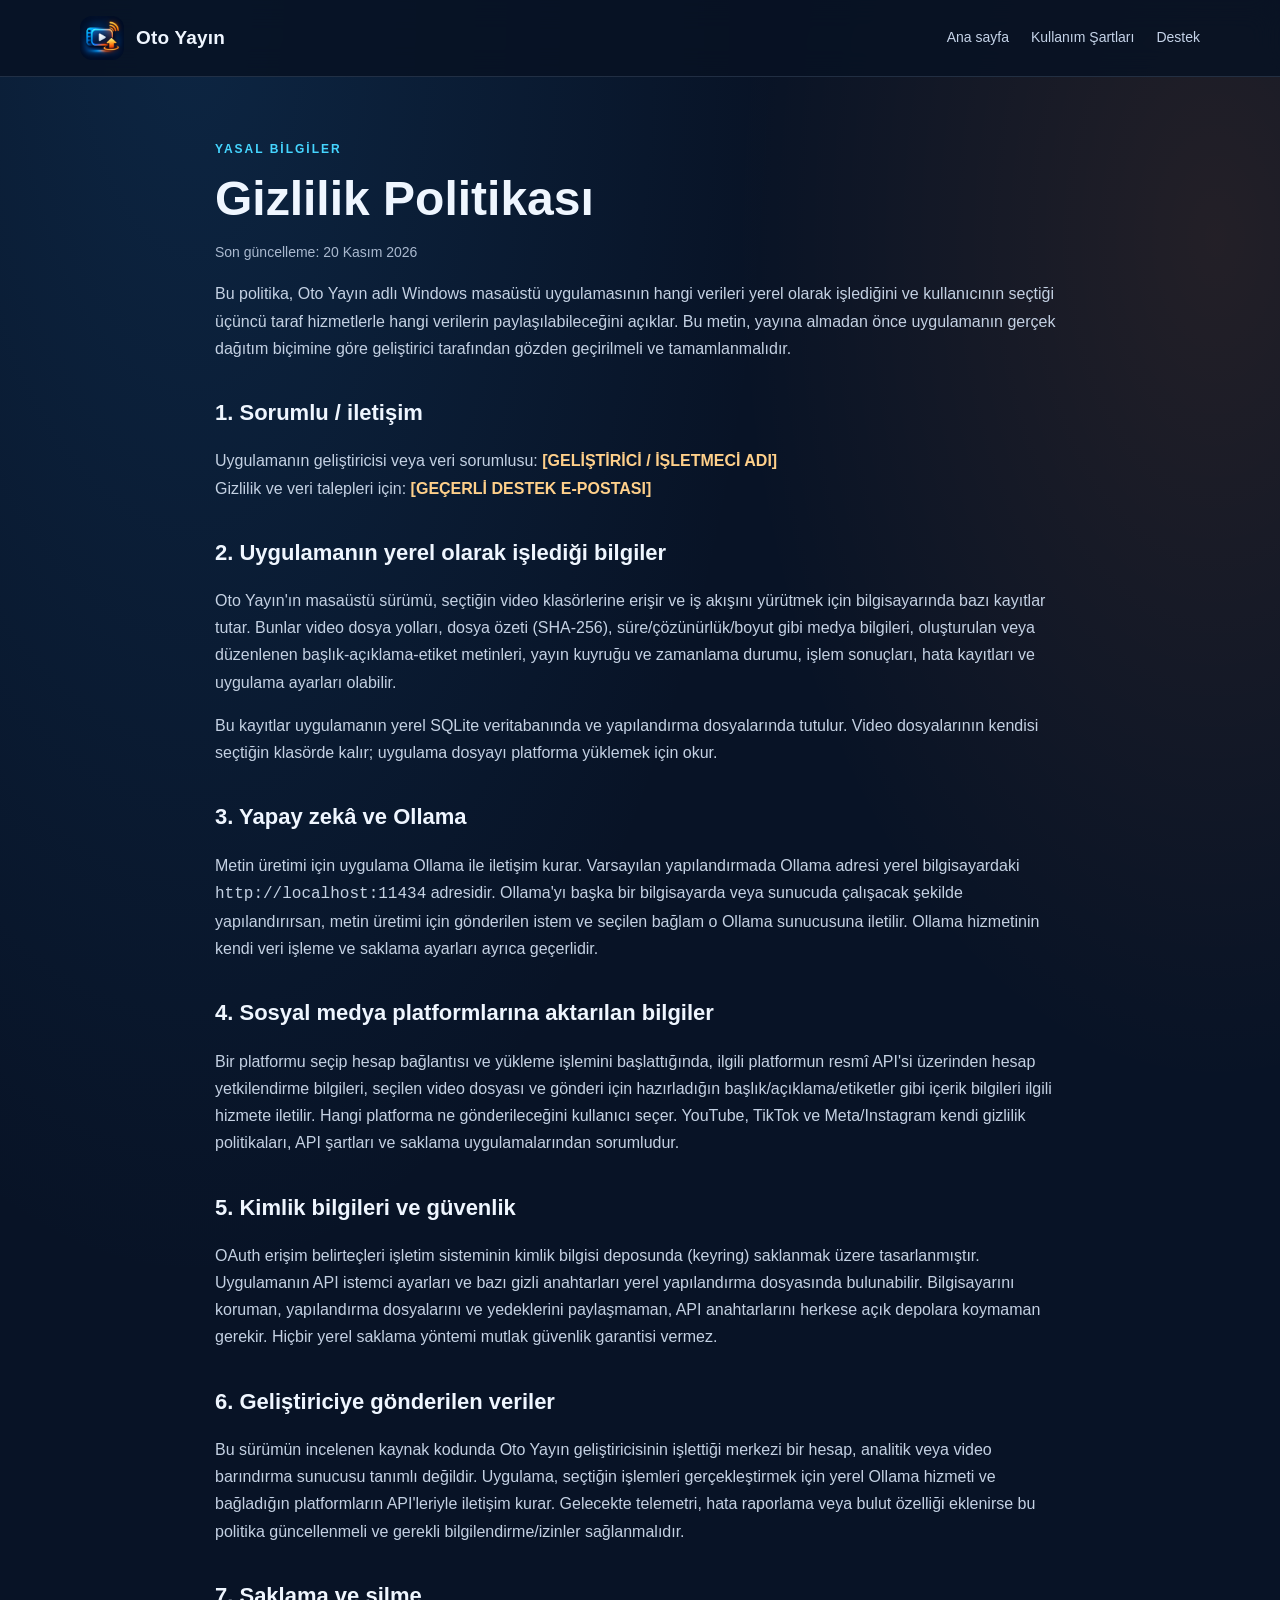
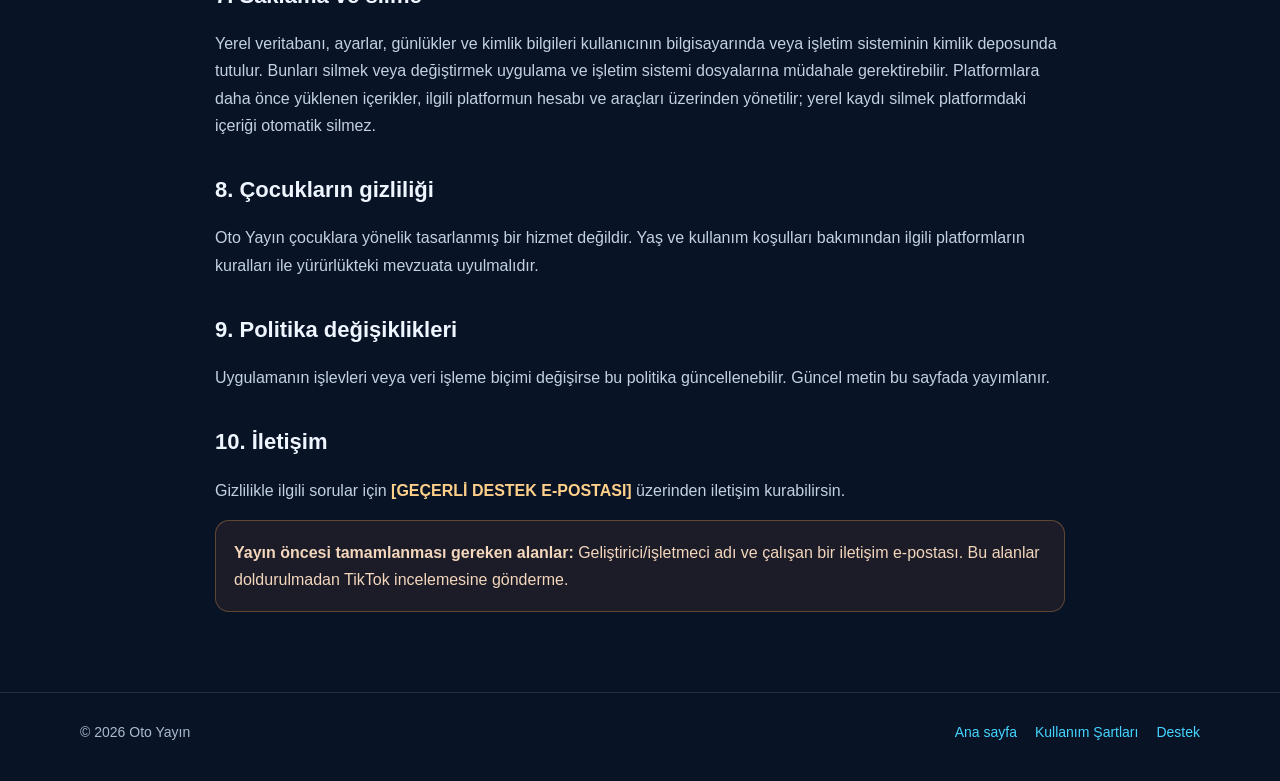
==== privacy.html @ 112c1513 "Otomatik GitHub senkronizasyonu [20.11.2026 16:17]" ====
<!doctype html>
<html lang="tr"><head><meta charset="utf-8"><meta name="viewport" content="width=device-width,initial-scale=1"><title>Gizlilik Politikası — Oto Yayın</title><meta name="description" content="Oto Yayın masaüstü uygulamasının veri işleme ve gizlilik yaklaşımı."><link rel="icon" href="assets/oto-yayin-icon.png"><link rel="stylesheet" href="assets/site.css"></head>
<body><header class="top"><div class="wrap nav"><a class="brand" href="index.html"><img src="assets/oto-yayin-icon.png" alt="Oto Yayın">Oto Yayın</a><nav class="links"><a href="index.html">Ana sayfa</a><a href="terms.html">Kullanım Şartları</a><a href="support.html">Destek</a></nav></div></header>
<main class="wrap doc"><div class="eyebrow">Yasal bilgiler</div><h1>Gizlilik Politikası</h1><p class="meta">Son güncelleme: 20 Kasım 2026</p>
<p>Bu politika, Oto Yayın adlı Windows masaüstü uygulamasının hangi verileri yerel olarak işlediğini ve kullanıcının seçtiği üçüncü taraf hizmetlerle hangi verilerin paylaşılabileceğini açıklar. Bu metin, yayına almadan önce uygulamanın gerçek dağıtım biçimine göre geliştirici tarafından gözden geçirilmeli ve tamamlanmalıdır.</p>
<h2>1. Sorumlu / iletişim</h2><p>Uygulamanın geliştiricisi veya veri sorumlusu: <span class="placeholder">[GELİŞTİRİCİ / İŞLETMECİ ADI]</span><br>Gizlilik ve veri talepleri için: <span class="placeholder">[GEÇERLİ DESTEK E-POSTASI]</span></p>
<h2>2. Uygulamanın yerel olarak işlediği bilgiler</h2><p>Oto Yayın'ın masaüstü sürümü, seçtiğin video klasörlerine erişir ve iş akışını yürütmek için bilgisayarında bazı kayıtlar tutar. Bunlar video dosya yolları, dosya özeti (SHA-256), süre/çözünürlük/boyut gibi medya bilgileri, oluşturulan veya düzenlenen başlık-açıklama-etiket metinleri, yayın kuyruğu ve zamanlama durumu, işlem sonuçları, hata kayıtları ve uygulama ayarları olabilir.</p><p>Bu kayıtlar uygulamanın yerel SQLite veritabanında ve yapılandırma dosyalarında tutulur. Video dosyalarının kendisi seçtiğin klasörde kalır; uygulama dosyayı platforma yüklemek için okur.</p>
<h2>3. Yapay zekâ ve Ollama</h2><p>Metin üretimi için uygulama Ollama ile iletişim kurar. Varsayılan yapılandırmada Ollama adresi yerel bilgisayardaki <code>http://localhost:11434</code> adresidir. Ollama'yı başka bir bilgisayarda veya sunucuda çalışacak şekilde yapılandırırsan, metin üretimi için gönderilen istem ve seçilen bağlam o Ollama sunucusuna iletilir. Ollama hizmetinin kendi veri işleme ve saklama ayarları ayrıca geçerlidir.</p>
<h2>4. Sosyal medya platformlarına aktarılan bilgiler</h2><p>Bir platformu seçip hesap bağlantısı ve yükleme işlemini başlattığında, ilgili platformun resmî API'si üzerinden hesap yetkilendirme bilgileri, seçilen video dosyası ve gönderi için hazırladığın başlık/açıklama/etiketler gibi içerik bilgileri ilgili hizmete iletilir. Hangi platforma ne gönderileceğini kullanıcı seçer. YouTube, TikTok ve Meta/Instagram kendi gizlilik politikaları, API şartları ve saklama uygulamalarından sorumludur.</p>
<h2>5. Kimlik bilgileri ve güvenlik</h2><p>OAuth erişim belirteçleri işletim sisteminin kimlik bilgisi deposunda (keyring) saklanmak üzere tasarlanmıştır. Uygulamanın API istemci ayarları ve bazı gizli anahtarları yerel yapılandırma dosyasında bulunabilir. Bilgisayarını koruman, yapılandırma dosyalarını ve yedeklerini paylaşmaman, API anahtarlarını herkese açık depolara koymaman gerekir. Hiçbir yerel saklama yöntemi mutlak güvenlik garantisi vermez.</p>
<h2>6. Geliştiriciye gönderilen veriler</h2><p>Bu sürümün incelenen kaynak kodunda Oto Yayın geliştiricisinin işlettiği merkezi bir hesap, analitik veya video barındırma sunucusu tanımlı değildir. Uygulama, seçtiğin işlemleri gerçekleştirmek için yerel Ollama hizmeti ve bağladığın platformların API'leriyle iletişim kurar. Gelecekte telemetri, hata raporlama veya bulut özelliği eklenirse bu politika güncellenmeli ve gerekli bilgilendirme/izinler sağlanmalıdır.</p>
<h2>7. Saklama ve silme</h2><p>Yerel veritabanı, ayarlar, günlükler ve kimlik bilgileri kullanıcının bilgisayarında veya işletim sisteminin kimlik deposunda tutulur. Bunları silmek veya değiştirmek uygulama ve işletim sistemi dosyalarına müdahale gerektirebilir. Platformlara daha önce yüklenen içerikler, ilgili platformun hesabı ve araçları üzerinden yönetilir; yerel kaydı silmek platformdaki içeriği otomatik silmez.</p>
<h2>8. Çocukların gizliliği</h2><p>Oto Yayın çocuklara yönelik tasarlanmış bir hizmet değildir. Yaş ve kullanım koşulları bakımından ilgili platformların kuralları ile yürürlükteki mevzuata uyulmalıdır.</p>
<h2>9. Politika değişiklikleri</h2><p>Uygulamanın işlevleri veya veri işleme biçimi değişirse bu politika güncellenebilir. Güncel metin bu sayfada yayımlanır.</p>
<h2>10. İletişim</h2><p>Gizlilikle ilgili sorular için <span class="placeholder">[GEÇERLİ DESTEK E-POSTASI]</span> üzerinden iletişim kurabilirsin.</p>
<div class="notice"><strong>Yayın öncesi tamamlanması gereken alanlar:</strong> Geliştirici/işletmeci adı ve çalışan bir iletişim e-postası. Bu alanlar doldurulmadan TikTok incelemesine gönderme.</div>
</main><footer class="footer"><div class="wrap footer-inner"><div>© 2026 Oto Yayın</div><nav class="footer-links"><a href="index.html">Ana sayfa</a><a href="terms.html">Kullanım Şartları</a><a href="support.html">Destek</a></nav></div></footer></body></html>
---- assets/site.css ----
:root{--bg:#081326;--panel:#101f38;--panel2:#142743;--text:#eff6ff;--muted:#aab9cf;--cyan:#45d5ff;--orange:#ff913d;--line:rgba(179,205,238,.15);--max:1120px}
*{box-sizing:border-box}html{scroll-behavior:smooth}body{margin:0;background:radial-gradient(ellipse at 15% 0%,rgba(31,111,180,.2),transparent 38%),radial-gradient(ellipse at 95% 10%,rgba(255,133,48,.11),transparent 28%),var(--bg);color:var(--text);font:16px/1.7 Inter,Segoe UI,Arial,sans-serif}a{color:var(--cyan);text-decoration:none}a:hover{text-decoration:underline}.wrap{width:min(var(--max),calc(100% - 40px));margin:auto}.top{border-bottom:1px solid var(--line);background:rgba(7,18,36,.86);backdrop-filter:blur(14px);position:sticky;top:0;z-index:10}.nav{height:76px;display:flex;align-items:center;justify-content:space-between;gap:24px}.brand{display:flex;align-items:center;gap:12px;color:var(--text);font-weight:800;font-size:19px;letter-spacing:.2px}.brand img{width:44px;height:44px;border-radius:12px}.links{display:flex;gap:22px;flex-wrap:wrap}.links a{color:#c5d3e8;font-size:14px}.hero{padding:88px 0 64px;display:grid;grid-template-columns:1.2fr .8fr;gap:48px;align-items:center}.eyebrow{color:var(--cyan);font-size:12px;font-weight:800;letter-spacing:2px;text-transform:uppercase}.hero h1{font-size:clamp(38px,6vw,66px);line-height:1.06;letter-spacing:-2px;margin:14px 0 22px}.gradient{background:linear-gradient(95deg,#54dfff,#9ab8ff 50%,#ffad66);-webkit-background-clip:text;background-clip:text;color:transparent}.lead{color:#c1cee0;font-size:19px;max-width:680px}.actions{display:flex;gap:12px;flex-wrap:wrap;margin-top:28px}.btn{display:inline-flex;padding:12px 18px;border-radius:12px;background:linear-gradient(110deg,#16a9dd,#2978c8);color:white;font-weight:700;box-shadow:0 9px 26px rgba(0,134,207,.18)}.btn.secondary{background:var(--panel2);border:1px solid var(--line);box-shadow:none}.hero-art{width:min(100%,360px);justify-self:center;border-radius:34px;box-shadow:0 25px 90px rgba(0,0,0,.35)}.section{padding:34px 0 72px}.section h2{font-size:30px;letter-spacing:-.6px;margin:0 0 12px}.section-intro{color:var(--muted);max-width:720px;margin:0 0 28px}.grid{display:grid;grid-template-columns:repeat(3,1fr);gap:16px}.card{background:linear-gradient(150deg,rgba(20,39,67,.94),rgba(12,28,50,.94));border:1px solid var(--line);border-radius:18px;padding:24px}.card .num{color:var(--orange);font-size:13px;font-weight:800;letter-spacing:1px}.card h3{margin:8px 0;font-size:19px}.card p{margin:0;color:var(--muted)}.steps{display:grid;grid-template-columns:repeat(4,1fr);gap:12px}.step{padding:20px;border-radius:16px;background:rgba(16,31,56,.7);border:1px solid var(--line)}.step b{display:block;color:var(--cyan);font-size:13px;margin-bottom:8px}.notice{border:1px solid rgba(255,169,88,.3);background:rgba(255,145,61,.08);border-radius:14px;padding:18px;color:#f3d6bc}.footer{border-top:1px solid var(--line);padding:28px 0 38px;color:var(--muted);font-size:14px}.footer-inner{display:flex;justify-content:space-between;gap:20px;flex-wrap:wrap}.footer-links{display:flex;gap:18px;flex-wrap:wrap}.doc{max-width:850px;padding:62px 0 80px}.doc h1{font-size:clamp(34px,5vw,48px);line-height:1.15;margin:12px 0}.doc h2{font-size:22px;margin:32px 0 8px}.doc p,.doc li{color:#c4d1e3}.doc .meta{color:var(--muted);font-size:14px}.doc ul{padding-left:22px}.placeholder{color:#ffd08a;font-weight:700}.mini{font-size:13px;color:var(--muted)}.support-box{margin-top:18px;padding:22px;background:var(--panel);border:1px solid var(--line);border-radius:16px}
@media(max-width:780px){.hero{grid-template-columns:1fr;padding:60px 0 40px}.hero-art{width:220px}.grid{grid-template-columns:1fr}.steps{grid-template-columns:1fr 1fr}.links{gap:12px}.nav{height:auto;padding:12px 0;align-items:flex-start;flex-direction:column}.brand img{width:38px;height:38px}}
@media(max-width:460px){.steps{grid-template-columns:1fr}.wrap{width:min(var(--max),calc(100% - 28px))}}
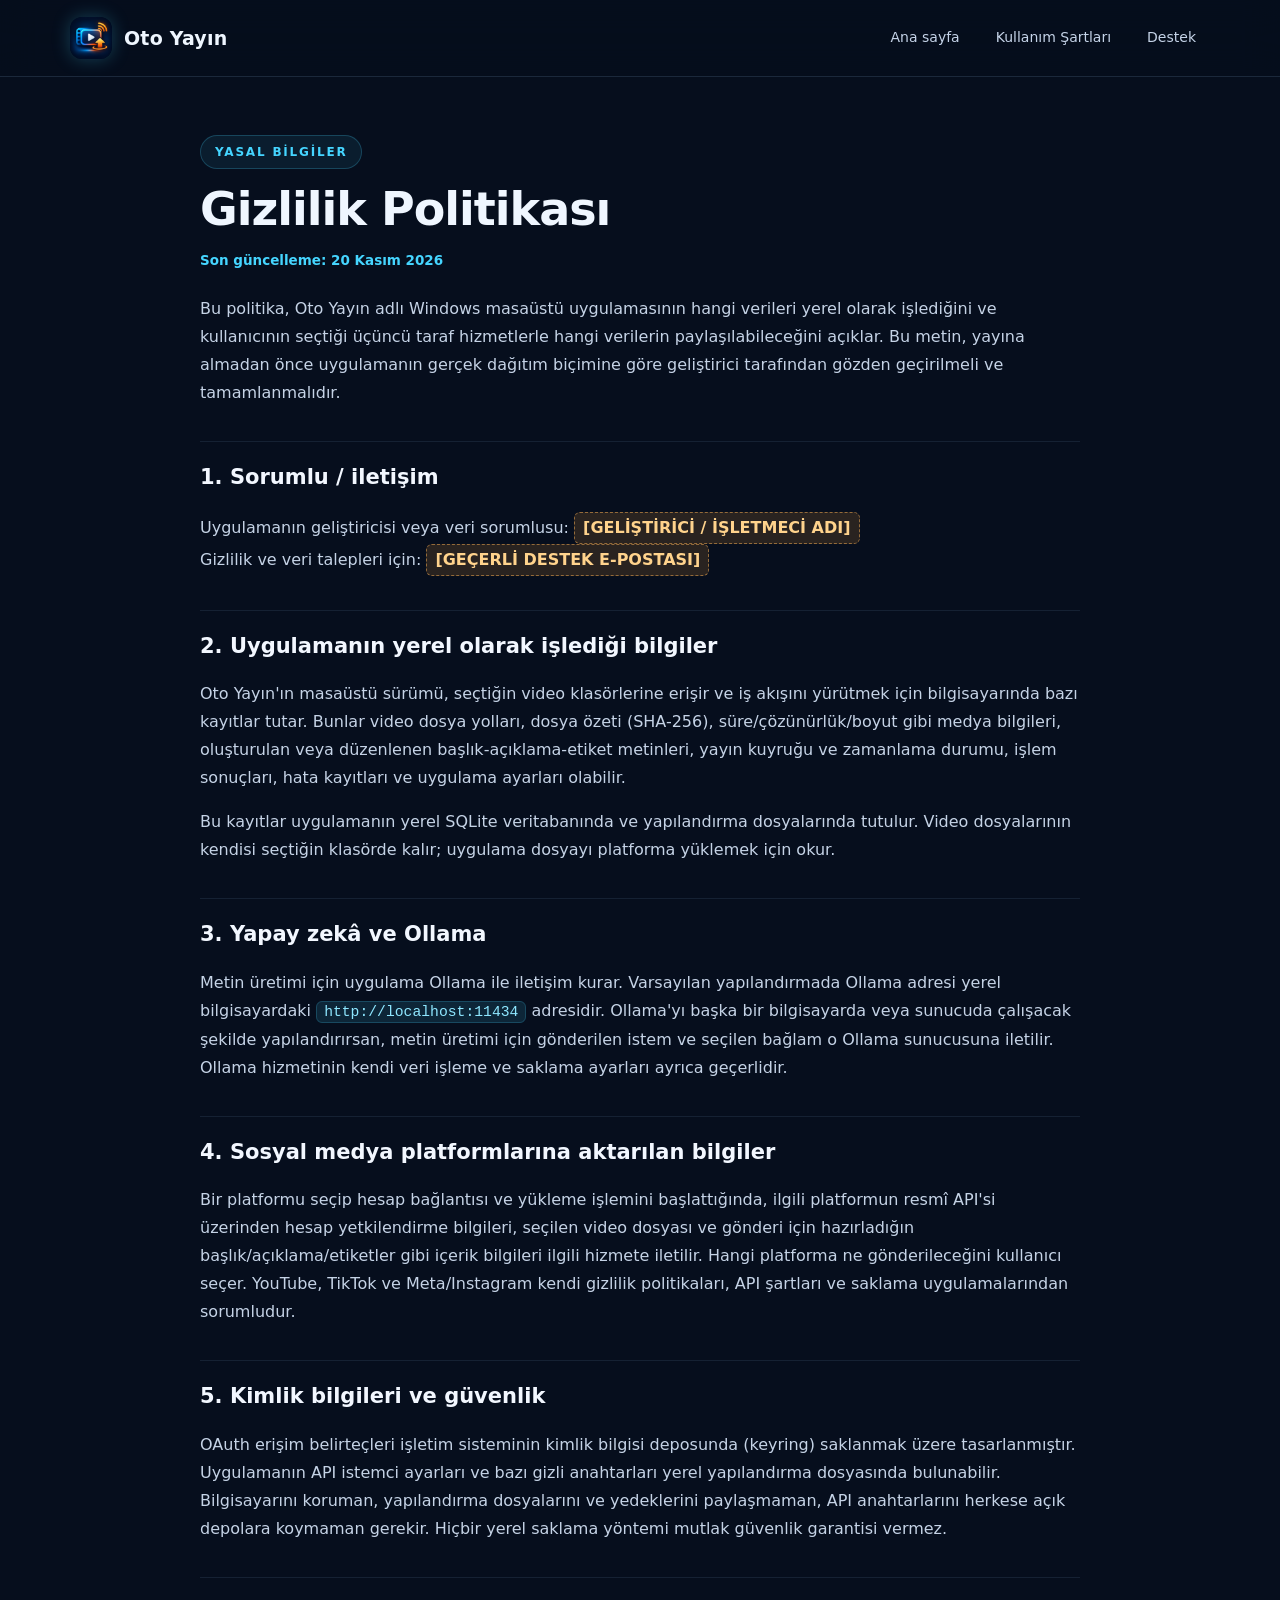
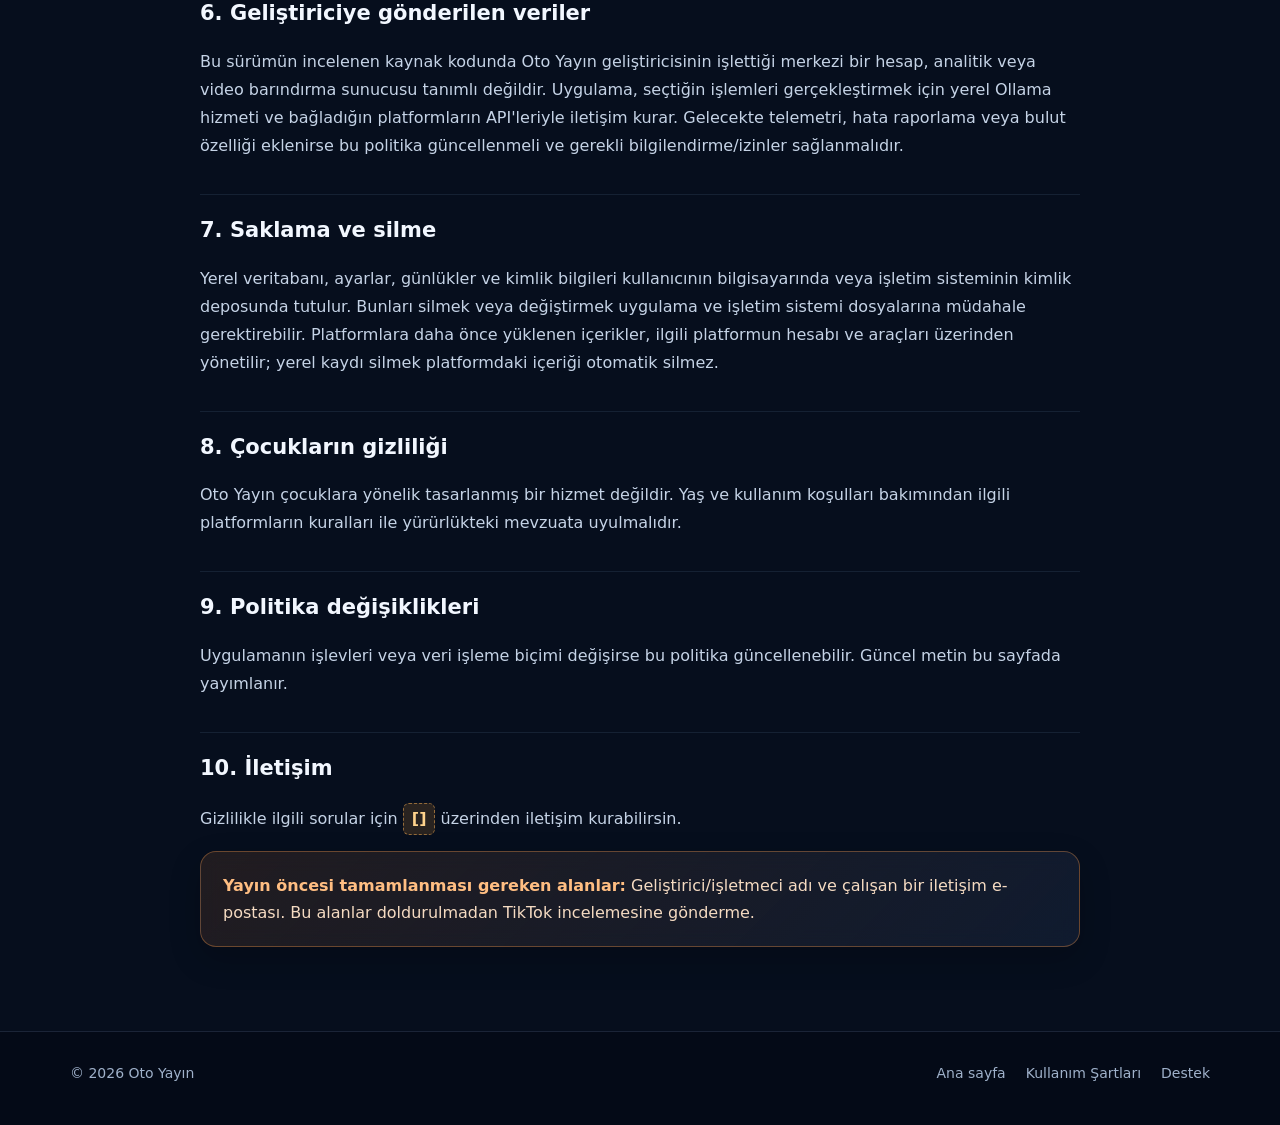
==== commit da47b59a: "Otomatik GitHub senkronizasyonu [20.11.2026 16:27]" ====
--- a/privacy.html
+++ b/privacy.html
@@ -12,6 +12,6 @@
 <h2>7. Saklama ve silme</h2><p>Yerel veritabanı, ayarlar, günlükler ve kimlik bilgileri kullanıcının bilgisayarında veya işletim sisteminin kimlik deposunda tutulur. Bunları silmek veya değiştirmek uygulama ve işletim sistemi dosyalarına müdahale gerektirebilir. Platformlara daha önce yüklenen içerikler, ilgili platformun hesabı ve araçları üzerinden yönetilir; yerel kaydı silmek platformdaki içeriği otomatik silmez.</p>
 <h2>8. Çocukların gizliliği</h2><p>Oto Yayın çocuklara yönelik tasarlanmış bir hizmet değildir. Yaş ve kullanım koşulları bakımından ilgili platformların kuralları ile yürürlükteki mevzuata uyulmalıdır.</p>
 <h2>9. Politika değişiklikleri</h2><p>Uygulamanın işlevleri veya veri işleme biçimi değişirse bu politika güncellenebilir. Güncel metin bu sayfada yayımlanır.</p>
-<h2>10. İletişim</h2><p>Gizlilikle ilgili sorular için <span class="placeholder">[GEÇERLİ DESTEK E-POSTASI]</span> üzerinden iletişim kurabilirsin.</p>
+<h2>10. İletişim</h2><p>Gizlilikle ilgili sorular için <span class="placeholder">[]</span> üzerinden iletişim kurabilirsin.</p>
 <div class="notice"><strong>Yayın öncesi tamamlanması gereken alanlar:</strong> Geliştirici/işletmeci adı ve çalışan bir iletişim e-postası. Bu alanlar doldurulmadan TikTok incelemesine gönderme.</div>
 </main><footer class="footer"><div class="wrap footer-inner"><div>© 2026 Oto Yayın</div><nav class="footer-links"><a href="index.html">Ana sayfa</a><a href="terms.html">Kullanım Şartları</a><a href="support.html">Destek</a></nav></div></footer></body></html>
--- a/assets/site.css
+++ b/assets/site.css
@@ -1,4 +1,976 @@
-:root{--bg:#081326;--panel:#101f38;--panel2:#142743;--text:#eff6ff;--muted:#aab9cf;--cyan:#45d5ff;--orange:#ff913d;--line:rgba(179,205,238,.15);--max:1120px}
-*{box-sizing:border-box}html{scroll-behavior:smooth}body{margin:0;background:radial-gradient(ellipse at 15% 0%,rgba(31,111,180,.2),transparent 38%),radial-gradient(ellipse at 95% 10%,rgba(255,133,48,.11),transparent 28%),var(--bg);color:var(--text);font:16px/1.7 Inter,Segoe UI,Arial,sans-serif}a{color:var(--cyan);text-decoration:none}a:hover{text-decoration:underline}.wrap{width:min(var(--max),calc(100% - 40px));margin:auto}.top{border-bottom:1px solid var(--line);background:rgba(7,18,36,.86);backdrop-filter:blur(14px);position:sticky;top:0;z-index:10}.nav{height:76px;display:flex;align-items:center;justify-content:space-between;gap:24px}.brand{display:flex;align-items:center;gap:12px;color:var(--text);font-weight:800;font-size:19px;letter-spacing:.2px}.brand img{width:44px;height:44px;border-radius:12px}.links{display:flex;gap:22px;flex-wrap:wrap}.links a{color:#c5d3e8;font-size:14px}.hero{padding:88px 0 64px;display:grid;grid-template-columns:1.2fr .8fr;gap:48px;align-items:center}.eyebrow{color:var(--cyan);font-size:12px;font-weight:800;letter-spacing:2px;text-transform:uppercase}.hero h1{font-size:clamp(38px,6vw,66px);line-height:1.06;letter-spacing:-2px;margin:14px 0 22px}.gradient{background:linear-gradient(95deg,#54dfff,#9ab8ff 50%,#ffad66);-webkit-background-clip:text;background-clip:text;color:transparent}.lead{color:#c1cee0;font-size:19px;max-width:680px}.actions{display:flex;gap:12px;flex-wrap:wrap;margin-top:28px}.btn{display:inline-flex;padding:12px 18px;border-radius:12px;background:linear-gradient(110deg,#16a9dd,#2978c8);color:white;font-weight:700;box-shadow:0 9px 26px rgba(0,134,207,.18)}.btn.secondary{background:var(--panel2);border:1px solid var(--line);box-shadow:none}.hero-art{width:min(100%,360px);justify-self:center;border-radius:34px;box-shadow:0 25px 90px rgba(0,0,0,.35)}.section{padding:34px 0 72px}.section h2{font-size:30px;letter-spacing:-.6px;margin:0 0 12px}.section-intro{color:var(--muted);max-width:720px;margin:0 0 28px}.grid{display:grid;grid-template-columns:repeat(3,1fr);gap:16px}.card{background:linear-gradient(150deg,rgba(20,39,67,.94),rgba(12,28,50,.94));border:1px solid var(--line);border-radius:18px;padding:24px}.card .num{color:var(--orange);font-size:13px;font-weight:800;letter-spacing:1px}.card h3{margin:8px 0;font-size:19px}.card p{margin:0;color:var(--muted)}.steps{display:grid;grid-template-columns:repeat(4,1fr);gap:12px}.step{padding:20px;border-radius:16px;background:rgba(16,31,56,.7);border:1px solid var(--line)}.step b{display:block;color:var(--cyan);font-size:13px;margin-bottom:8px}.notice{border:1px solid rgba(255,169,88,.3);background:rgba(255,145,61,.08);border-radius:14px;padding:18px;color:#f3d6bc}.footer{border-top:1px solid var(--line);padding:28px 0 38px;color:var(--muted);font-size:14px}.footer-inner{display:flex;justify-content:space-between;gap:20px;flex-wrap:wrap}.footer-links{display:flex;gap:18px;flex-wrap:wrap}.doc{max-width:850px;padding:62px 0 80px}.doc h1{font-size:clamp(34px,5vw,48px);line-height:1.15;margin:12px 0}.doc h2{font-size:22px;margin:32px 0 8px}.doc p,.doc li{color:#c4d1e3}.doc .meta{color:var(--muted);font-size:14px}.doc ul{padding-left:22px}.placeholder{color:#ffd08a;font-weight:700}.mini{font-size:13px;color:var(--muted)}.support-box{margin-top:18px;padding:22px;background:var(--panel);border:1px solid var(--line);border-radius:16px}
-@media(max-width:780px){.hero{grid-template-columns:1fr;padding:60px 0 40px}.hero-art{width:220px}.grid{grid-template-columns:1fr}.steps{grid-template-columns:1fr 1fr}.links{gap:12px}.nav{height:auto;padding:12px 0;align-items:flex-start;flex-direction:column}.brand img{width:38px;height:38px}}
-@media(max-width:460px){.steps{grid-template-columns:1fr}.wrap{width:min(var(--max),calc(100% - 28px))}}
+:root {
+  --bg: #060e1d;
+  --bg-deep: #040914;
+  --panel: rgba(14, 29, 54, 0.72);
+  --panel-solid: #0f1f3a;
+  --panel2: rgba(20, 40, 72, 0.78);
+  --text: #eff6ff;
+  --muted: #9fb1ca;
+  --cyan: #45d5ff;
+  --cyan-deep: #1298d8;
+  --orange: #ff913d;
+  --orange-deep: #ff6b1a;
+  --line: rgba(160, 198, 245, 0.14);
+  --line-bright: rgba(69, 213, 255, 0.38);
+  --max: 1140px;
+  --radius-lg: 22px;
+  --radius-md: 16px;
+}
+
+*,
+*::before,
+*::after {
+  box-sizing: border-box;
+}
+
+html {
+  scroll-behavior: smooth;
+  background: var(--bg-deep);
+}
+
+body {
+  margin: 0;
+  min-height: 100vh;
+  background: var(--bg);
+  color: var(--text);
+  font: 16px/1.7 "Inter", "Segoe UI", system-ui, -apple-system, sans-serif;
+  overflow-x: hidden;
+  position: relative;
+}
+
+/* Arka Plan Parçacık Canvas & Aurora Katmanları */
+#bg-canvas {
+  position: fixed;
+  inset: 0;
+  width: 100%;
+  height: 100%;
+  z-index: 0;
+  pointer-events: none;
+}
+
+.bg-aurora {
+  position: fixed;
+  inset: 0;
+  z-index: 0;
+  pointer-events: none;
+  overflow: hidden;
+}
+
+.bg-aurora::before,
+.bg-aurora::after {
+  content: "";
+  position: absolute;
+  border-radius: 50%;
+  filter: blur(110px);
+  opacity: 0.45;
+  animation: auroraFloat 18s ease-in-out infinite alternate;
+}
+
+.bg-aurora::before {
+  width: 560px;
+  height: 560px;
+  top: -140px;
+  left: -100px;
+  background: radial-gradient(circle, rgba(24, 152, 224, 0.42), transparent 70%);
+}
+
+.bg-aurora::after {
+  width: 480px;
+  height: 480px;
+  top: 8%;
+  right: -120px;
+  background: radial-gradient(circle, rgba(255, 133, 48, 0.28), transparent 70%);
+  animation-delay: -7s;
+}
+
+.bg-grid {
+  position: fixed;
+  inset: 0;
+  z-index: 0;
+  pointer-events: none;
+  background-image:
+    linear-gradient(to right, rgba(145, 185, 235, 0.045) 1px, transparent 1px),
+    linear-gradient(to bottom, rgba(145, 185, 235, 0.045) 1px, transparent 1px);
+  background-size: 48px 48px;
+  mask-image: radial-gradient(ellipse at 50% 25%, #000 35%, transparent 82%);
+  -webkit-mask-image: radial-gradient(ellipse at 50% 25%, #000 35%, transparent 82%);
+}
+
+/* Üst Kaydırma İlerleme Çubuğu */
+.scroll-progress {
+  position: fixed;
+  top: 0;
+  left: 0;
+  height: 3px;
+  width: 0%;
+  z-index: 100;
+  background: linear-gradient(90deg, var(--cyan), #7aa8ff, var(--orange));
+  box-shadow: 0 0 12px rgba(69, 213, 255, 0.7);
+  transition: width 0.08s linear;
+}
+
+header,
+main,
+footer {
+  position: relative;
+  z-index: 1;
+}
+
+a {
+  color: var(--cyan);
+  text-decoration: none;
+  transition: color 0.2s ease, opacity 0.2s ease;
+}
+
+a:hover {
+  color: #8be6ff;
+}
+
+.wrap {
+  width: min(var(--max), calc(100% - 40px));
+  margin: auto;
+}
+
+/* Üst Gezinme Çubuğu */
+.top {
+  border-bottom: 1px solid var(--line);
+  background: rgba(6, 14, 29, 0.72);
+  backdrop-filter: blur(18px);
+  -webkit-backdrop-filter: blur(18px);
+  position: sticky;
+  top: 0;
+  z-index: 50;
+  transition: background 0.3s ease, border-color 0.3s ease, box-shadow 0.3s ease;
+}
+
+.top.scrolled {
+  background: rgba(5, 12, 25, 0.9);
+  border-bottom-color: rgba(69, 213, 255, 0.22);
+  box-shadow: 0 12px 32px rgba(0, 0, 0, 0.35);
+}
+
+.nav {
+  height: 76px;
+  display: flex;
+  align-items: center;
+  justify-content: space-between;
+  gap: 24px;
+}
+
+.brand {
+  display: flex;
+  align-items: center;
+  gap: 12px;
+  color: var(--text);
+  font-weight: 800;
+  font-size: 19px;
+  letter-spacing: 0.2px;
+}
+
+.brand:hover {
+  color: var(--text);
+}
+
+.brand img {
+  width: 42px;
+  height: 42px;
+  border-radius: 12px;
+  box-shadow: 0 0 18px rgba(69, 213, 255, 0.25);
+  transition: transform 0.35s cubic-bezier(0.22, 1, 0.36, 1);
+}
+
+.brand:hover img {
+  transform: rotate(-4deg) scale(1.06);
+}
+
+.links {
+  display: flex;
+  align-items: center;
+  gap: 8px;
+  flex-wrap: wrap;
+}
+
+.links a {
+  color: #c5d3e8;
+  font-size: 14px;
+  font-weight: 500;
+  padding: 8px 14px;
+  border-radius: 10px;
+  transition: color 0.2s ease, background 0.2s ease;
+}
+
+.links a:hover,
+.links a.active {
+  color: #ffffff;
+  background: rgba(69, 213, 255, 0.1);
+}
+
+/* Hero Alanı */
+.hero {
+  padding: 84px 0 72px;
+  display: grid;
+  grid-template-columns: 1.18fr 0.82fr;
+  gap: 52px;
+  align-items: center;
+}
+
+.eyebrow {
+  display: inline-flex;
+  align-items: center;
+  gap: 9px;
+  color: var(--cyan);
+  font-size: 12px;
+  font-weight: 800;
+  letter-spacing: 1.8px;
+  text-transform: uppercase;
+  padding: 6px 14px;
+  border-radius: 999px;
+  background: rgba(69, 213, 255, 0.08);
+  border: 1px solid rgba(69, 213, 255, 0.22);
+}
+
+.eyebrow .pulse-dot {
+  width: 7px;
+  height: 7px;
+  border-radius: 50%;
+  background: var(--cyan);
+  box-shadow: 0 0 10px var(--cyan);
+  animation: pulseDot 2s infinite;
+}
+
+.hero h1 {
+  font-size: clamp(38px, 5.6vw, 66px);
+  line-height: 1.05;
+  letter-spacing: -2px;
+  margin: 18px 0 22px;
+}
+
+.gradient {
+  background: linear-gradient(100deg, #54dfff 0%, #9ab8ff 42%, #ff9d4d 78%, #54dfff 100%);
+  background-size: 220% auto;
+  -webkit-background-clip: text;
+  background-clip: text;
+  color: transparent;
+  animation: gradientShift 7s linear infinite;
+}
+
+.lead {
+  color: #c4d2e6;
+  font-size: 18.5px;
+  line-height: 1.72;
+  max-width: 650px;
+  margin: 0;
+}
+
+.actions {
+  display: flex;
+  gap: 14px;
+  flex-wrap: wrap;
+  margin-top: 30px;
+}
+
+/* Butonlar */
+.btn {
+  position: relative;
+  display: inline-flex;
+  align-items: center;
+  gap: 9px;
+  padding: 13px 22px;
+  border-radius: 13px;
+  background: linear-gradient(115deg, #13a4dc, #256ec4);
+  color: #ffffff;
+  font-weight: 700;
+  font-size: 15px;
+  border: 1px solid rgba(125, 224, 255, 0.35);
+  box-shadow: 0 10px 28px rgba(0, 145, 220, 0.28);
+  overflow: hidden;
+  transition: transform 0.25s cubic-bezier(0.22, 1, 0.36, 1), box-shadow 0.25s ease;
+}
+
+.btn::after {
+  content: "";
+  position: absolute;
+  top: 0;
+  left: -120%;
+  width: 80%;
+  height: 100%;
+  background: linear-gradient(90deg, transparent, rgba(255, 255, 255, 0.28), transparent);
+  transform: skewX(-20deg);
+  transition: left 0.65s ease;
+}
+
+.btn:hover {
+  color: #ffffff;
+  transform: translateY(-2px);
+  box-shadow: 0 16px 36px rgba(19, 164, 220, 0.42);
+}
+
+.btn:hover::after {
+  left: 150%;
+}
+
+.btn.secondary {
+  background: rgba(18, 36, 66, 0.75);
+  border: 1px solid var(--line);
+  box-shadow: 0 8px 24px rgba(0, 0, 0, 0.2);
+  backdrop-filter: blur(10px);
+}
+
+.btn.secondary:hover {
+  border-color: rgba(69, 213, 255, 0.35);
+  background: rgba(24, 47, 84, 0.85);
+  box-shadow: 0 12px 28px rgba(0, 0, 0, 0.32);
+}
+
+.mini {
+  font-size: 13px;
+  color: var(--muted);
+  margin-top: 18px;
+  max-width: 580px;
+}
+
+/* Hero 3D Sahne & Yayın Dalgası Halkaları */
+.hero-stage {
+  position: relative;
+  display: flex;
+  align-items: center;
+  justify-content: center;
+  padding: 28px;
+  perspective: 1000px;
+}
+
+.hero-orb-glow {
+  position: absolute;
+  width: 320px;
+  height: 320px;
+  border-radius: 50%;
+  background: radial-gradient(circle, rgba(69, 213, 255, 0.28) 0%, rgba(255, 145, 61, 0.16) 52%, transparent 74%);
+  filter: blur(28px);
+  z-index: 0;
+  animation: floatSlow 6s ease-in-out infinite;
+}
+
+.signal-ring {
+  position: absolute;
+  width: 300px;
+  height: 300px;
+  border-radius: 50%;
+  border: 1px solid rgba(69, 213, 255, 0.22);
+  pointer-events: none;
+  animation: pulseRing 4.5s cubic-bezier(0.16, 1, 0.3, 1) infinite;
+}
+
+.signal-ring.r2 {
+  border-color: rgba(255, 145, 61, 0.22);
+  animation-delay: 2.25s;
+}
+
+.hero-card-3d {
+  position: relative;
+  z-index: 2;
+  padding: 16px;
+  border-radius: 36px;
+  background: linear-gradient(145deg, rgba(22, 44, 78, 0.72), rgba(9, 21, 41, 0.88));
+  border: 1px solid rgba(130, 210, 255, 0.26);
+  box-shadow:
+    0 30px 80px rgba(0, 0, 0, 0.55),
+    inset 0 1px 0 rgba(255, 255, 255, 0.14);
+  backdrop-filter: blur(16px);
+  transform-style: preserve-3d;
+  transition: transform 0.18s ease-out, box-shadow 0.3s ease;
+  animation: floatSlow 6s ease-in-out infinite;
+}
+
+.hero-art {
+  display: block;
+  width: min(100%, 330px);
+  border-radius: 26px;
+  box-shadow: 0 16px 40px rgba(0, 0, 0, 0.45);
+  transform: translateZ(24px);
+}
+
+/* Hero Yüzen Rozetler */
+.float-badge {
+  position: absolute;
+  z-index: 3;
+  display: inline-flex;
+  align-items: center;
+  gap: 8px;
+  padding: 9px 14px;
+  border-radius: 14px;
+  background: rgba(11, 24, 46, 0.86);
+  border: 1px solid rgba(145, 198, 255, 0.24);
+  backdrop-filter: blur(14px);
+  font-size: 12.5px;
+  font-weight: 700;
+  color: #eaf4ff;
+  box-shadow: 0 14px 32px rgba(0, 0, 0, 0.4);
+  white-space: nowrap;
+}
+
+.float-badge .dot-cyan {
+  width: 8px;
+  height: 8px;
+  border-radius: 50%;
+  background: var(--cyan);
+  box-shadow: 0 0 8px var(--cyan);
+}
+
+.float-badge .dot-orange {
+  width: 8px;
+  height: 8px;
+  border-radius: 50%;
+  background: var(--orange);
+  box-shadow: 0 0 8px var(--orange);
+}
+
+.float-badge.b1 {
+  top: 16px;
+  left: -8px;
+  animation: floatBadge 5.2s ease-in-out infinite;
+}
+
+.float-badge.b2 {
+  bottom: 22px;
+  right: -10px;
+  animation: floatBadge 6.1s ease-in-out infinite reverse;
+}
+
+/* Bölümler */
+.section {
+  padding: 46px 0 82px;
+}
+
+.section h2 {
+  font-size: clamp(28px, 3.6vw, 36px);
+  letter-spacing: -0.8px;
+  margin: 14px 0 12px;
+}
+
+.section-intro {
+  color: var(--muted);
+  max-width: 720px;
+  margin: 0 0 34px;
+  font-size: 16.5px;
+}
+
+/* İmleç Takipli Spotlight Özellik Kartları */
+.grid {
+  display: grid;
+  grid-template-columns: repeat(3, 1fr);
+  gap: 18px;
+}
+
+.card {
+  --mouse-x: 50%;
+  --mouse-y: 50%;
+  position: relative;
+  background: linear-gradient(155deg, rgba(19, 38, 68, 0.82), rgba(10, 23, 44, 0.9));
+  border: 1px solid var(--line);
+  border-radius: var(--radius-lg);
+  padding: 26px;
+  overflow: hidden;
+  backdrop-filter: blur(12px);
+  transition: transform 0.3s cubic-bezier(0.22, 1, 0.36, 1), border-color 0.3s ease, box-shadow 0.3s ease;
+}
+
+.card::before {
+  content: "";
+  position: absolute;
+  inset: 0;
+  background: radial-gradient(
+    420px circle at var(--mouse-x) var(--mouse-y),
+    rgba(69, 213, 255, 0.14),
+    rgba(255, 145, 61, 0.06) 45%,
+    transparent 75%
+  );
+  opacity: 0;
+  transition: opacity 0.35s ease;
+  pointer-events: none;
+}
+
+.card:hover {
+  transform: translateY(-5px);
+  border-color: rgba(69, 213, 255, 0.34);
+  box-shadow: 0 20px 44px rgba(0, 0, 0, 0.36);
+}
+
+.card:hover::before {
+  opacity: 1;
+}
+
+.card-head {
+  display: flex;
+  align-items: center;
+  justify-content: space-between;
+  gap: 12px;
+  margin-bottom: 12px;
+}
+
+.card .num {
+  color: var(--orange);
+  font-size: 12.5px;
+  font-weight: 800;
+  letter-spacing: 1px;
+}
+
+.card-icon {
+  width: 38px;
+  height: 38px;
+  border-radius: 11px;
+  display: grid;
+  place-items: center;
+  background: rgba(69, 213, 255, 0.1);
+  border: 1px solid rgba(69, 213, 255, 0.22);
+  color: var(--cyan);
+  transition: transform 0.3s ease, background 0.3s ease, color 0.3s ease;
+}
+
+.card:hover .card-icon {
+  transform: scale(1.08);
+  background: rgba(255, 145, 61, 0.14);
+  border-color: rgba(255, 145, 61, 0.35);
+  color: var(--orange);
+}
+
+.card h3 {
+  margin: 6px 0 10px;
+  font-size: 19px;
+  letter-spacing: -0.2px;
+}
+
+.card p {
+  margin: 0;
+  color: var(--muted);
+  font-size: 15px;
+  line-height: 1.65;
+}
+
+/* 4 Adımlı Akış Zaman Çizelgesi */
+.steps-wrap {
+  position: relative;
+}
+
+.steps-track {
+  position: absolute;
+  top: 28px;
+  left: 6%;
+  right: 6%;
+  height: 2px;
+  background: rgba(160, 198, 245, 0.14);
+  overflow: hidden;
+  z-index: 0;
+}
+
+.steps-track::after {
+  content: "";
+  position: absolute;
+  top: 0;
+  left: -35%;
+  width: 35%;
+  height: 100%;
+  background: linear-gradient(90deg, transparent, var(--cyan), var(--orange), transparent);
+  animation: beamFlow 3.8s linear infinite;
+}
+
+.steps {
+  position: relative;
+  z-index: 1;
+  display: grid;
+  grid-template-columns: repeat(4, 1fr);
+  gap: 16px;
+}
+
+.step {
+  --mouse-x: 50%;
+  --mouse-y: 50%;
+  position: relative;
+  padding: 22px;
+  border-radius: var(--radius-md);
+  background: linear-gradient(160deg, rgba(17, 34, 62, 0.88), rgba(10, 22, 42, 0.92));
+  border: 1px solid var(--line);
+  backdrop-filter: blur(12px);
+  overflow: hidden;
+  transition: transform 0.28s ease, border-color 0.28s ease, box-shadow 0.28s ease;
+}
+
+.step::before {
+  content: "";
+  position: absolute;
+  inset: 0;
+  background: radial-gradient(
+    280px circle at var(--mouse-x) var(--mouse-y),
+    rgba(69, 213, 255, 0.14),
+    transparent 70%
+  );
+  opacity: 0;
+  transition: opacity 0.3s ease;
+  pointer-events: none;
+}
+
+.step:hover,
+.step.is-active {
+  transform: translateY(-4px);
+  border-color: rgba(69, 213, 255, 0.42);
+  box-shadow: 0 16px 36px rgba(0, 0, 0, 0.32);
+}
+
+.step:hover::before,
+.step.is-active::before {
+  opacity: 1;
+}
+
+.step b {
+  display: inline-flex;
+  align-items: center;
+  gap: 8px;
+  color: var(--cyan);
+  font-size: 12.5px;
+  letter-spacing: 0.8px;
+  padding: 4px 10px;
+  border-radius: 8px;
+  background: rgba(69, 213, 255, 0.1);
+  border: 1px solid rgba(69, 213, 255, 0.2);
+  margin-bottom: 12px;
+}
+
+.step p {
+  margin: 0;
+  color: #d6e2f2;
+  font-size: 15px;
+  line-height: 1.6;
+}
+
+/* Uyarı / Bilgi Kutuları */
+.notice {
+  position: relative;
+  border: 1px solid rgba(255, 155, 75, 0.34);
+  background: linear-gradient(135deg, rgba(255, 145, 61, 0.11), rgba(20, 32, 54, 0.72));
+  border-radius: var(--radius-md);
+  padding: 20px 22px;
+  color: #f5dbc2;
+  backdrop-filter: blur(10px);
+  box-shadow: 0 12px 32px rgba(0, 0, 0, 0.2);
+}
+
+.notice strong {
+  color: #ffbe82;
+}
+
+/* Alt Bilgi (Footer) */
+.footer {
+  border-top: 1px solid var(--line);
+  background: rgba(4, 10, 22, 0.75);
+  backdrop-filter: blur(12px);
+  padding: 30px 0 40px;
+  color: var(--muted);
+  font-size: 14px;
+}
+
+.footer-inner {
+  display: flex;
+  justify-content: space-between;
+  align-items: center;
+  gap: 20px;
+  flex-wrap: wrap;
+}
+
+.footer-links {
+  display: flex;
+  gap: 20px;
+  flex-wrap: wrap;
+}
+
+.footer-links a {
+  color: var(--muted);
+}
+
+.footer-links a:hover {
+  color: var(--cyan);
+}
+
+/* Yasal & Destek Doküman Sayfaları (.doc) */
+.doc {
+  max-width: 880px;
+  padding: 58px 0 84px;
+}
+
+.doc-card {
+  background: linear-gradient(165deg, rgba(16, 33, 60, 0.78), rgba(9, 20, 39, 0.88));
+  border: 1px solid var(--line);
+  border-radius: var(--radius-lg);
+  padding: 40px 42px;
+  backdrop-filter: blur(14px);
+  box-shadow: 0 24px 60px rgba(0, 0, 0, 0.35);
+}
+
+.doc h1 {
+  font-size: clamp(32px, 4.8vw, 46px);
+  line-height: 1.14;
+  letter-spacing: -1px;
+  margin: 14px 0 10px;
+}
+
+.doc h2 {
+  font-size: 21px;
+  color: #f2f7ff;
+  margin: 34px 0 10px;
+  padding-top: 18px;
+  border-top: 1px solid rgba(160, 198, 245, 0.1);
+}
+
+.doc p,
+.doc li {
+  color: #c5d3e6;
+  line-height: 1.75;
+}
+
+.doc .meta {
+  color: var(--cyan);
+  font-size: 13.5px;
+  font-weight: 600;
+  margin-bottom: 22px;
+}
+
+.doc ul {
+  padding-left: 22px;
+}
+
+.doc li {
+  margin-bottom: 8px;
+}
+
+.doc code {
+  background: rgba(69, 213, 255, 0.12);
+  color: #8ee7ff;
+  padding: 2px 7px;
+  border-radius: 6px;
+  font-size: 0.92em;
+  border: 1px solid rgba(69, 213, 255, 0.2);
+}
+
+.placeholder {
+  display: inline-block;
+  color: #ffd38c;
+  background: rgba(255, 166, 61, 0.14);
+  border: 1px dashed rgba(255, 180, 84, 0.5);
+  padding: 1px 8px;
+  border-radius: 6px;
+  font-weight: 700;
+}
+
+.support-box {
+  margin: 22px 0 28px;
+  padding: 24px;
+  background: rgba(12, 26, 49, 0.85);
+  border: 1px solid rgba(69, 213, 255, 0.24);
+  border-radius: var(--radius-md);
+}
+
+.support-box h2 {
+  margin-top: 0;
+  padding-top: 0;
+  border-top: none;
+}
+
+/* Destek Sayfası Etkileşimli Akordeon Listesi */
+.faq-list {
+  display: grid;
+  gap: 12px;
+  margin: 16px 0 28px;
+}
+
+.faq-item {
+  border-radius: 14px;
+  background: rgba(14, 29, 54, 0.78);
+  border: 1px solid var(--line);
+  overflow: hidden;
+  transition: border-color 0.25s ease, background 0.25s ease;
+}
+
+.faq-item[open],
+.faq-item:hover {
+  border-color: rgba(69, 213, 255, 0.34);
+  background: rgba(18, 37, 68, 0.88);
+}
+
+.faq-item summary {
+  list-style: none;
+  cursor: pointer;
+  padding: 16px 20px;
+  font-weight: 700;
+  color: #eef6ff;
+  display: flex;
+  align-items: center;
+  justify-content: space-between;
+  gap: 14px;
+}
+
+.faq-item summary::-webkit-details-marker {
+  display: none;
+}
+
+.faq-item summary::after {
+  content: "+";
+  font-size: 20px;
+  font-weight: 400;
+  color: var(--cyan);
+  transition: transform 0.25s ease;
+}
+
+.faq-item[open] summary::after {
+  transform: rotate(45deg);
+  color: var(--orange);
+}
+
+.faq-item p {
+  margin: 0;
+  padding: 0 20px 18px;
+  color: #bfd0e6;
+}
+
+/* Scroll Reveal Animasyon Sınıfları */
+.reveal {
+  opacity: 0;
+  transform: translateY(24px);
+  transition:
+    opacity 0.7s cubic-bezier(0.22, 1, 0.36, 1) var(--delay, 0s),
+    transform 0.7s cubic-bezier(0.22, 1, 0.36, 1) var(--delay, 0s);
+}
+
+.reveal.is-visible {
+  opacity: 1;
+  transform: translateY(0);
+}
+
+/* Keyframes */
+@keyframes auroraFloat {
+  0% {
+    transform: translate3d(0, 0, 0) scale(1);
+  }
+  100% {
+    transform: translate3d(45px, 35px, 0) scale(1.12);
+  }
+}
+
+@keyframes floatSlow {
+  0%, 100% {
+    transform: translateY(0px);
+  }
+  50% {
+    transform: translateY(-10px);
+  }
+}
+
+@keyframes floatBadge {
+  0%, 100% {
+    transform: translateY(0px);
+  }
+  50% {
+    transform: translateY(-7px);
+  }
+}
+
+@keyframes pulseRing {
+  0% {
+    transform: scale(0.86);
+    opacity: 0.75;
+  }
+  100% {
+    transform: scale(1.42);
+    opacity: 0;
+  }
+}
+
+@keyframes pulseDot {
+  0%, 100% {
+    transform: scale(1);
+    opacity: 1;
+  }
+  50% {
+    transform: scale(1.45);
+    opacity: 0.55;
+  }
+}
+
+@keyframes gradientShift {
+  0% {
+    background-position: 0% 50%;
+  }
+  100% {
+    background-position: 220% 50%;
+  }
+}
+
+@keyframes beamFlow {
+  0% {
+    left: -35%;
+  }
+  100% {
+    left: 110%;
+  }
+}
+
+/* Duyarlı Tasarım (Responsive) */
+@media (max-width: 920px) {
+  .hero {
+    grid-template-columns: 1fr;
+    padding: 56px 0 44px;
+    gap: 36px;
+  }
+  .hero-stage {
+    max-width: 380px;
+    margin: 0 auto;
+  }
+  .grid {
+    grid-template-columns: repeat(2, 1fr);
+  }
+  .steps {
+    grid-template-columns: repeat(2, 1fr);
+  }
+  .steps-track {
+    display: none;
+  }
+}
+
+@media (max-width: 640px) {
+  .grid,
+  .steps {
+    grid-template-columns: 1fr;
+  }
+  .nav {
+    height: auto;
+    padding: 14px 0;
+    flex-direction: column;
+    align-items: flex-start;
+    gap: 12px;
+  }
+  .doc-card {
+    padding: 26px 20px;
+  }
+  .float-badge.b1 {
+    left: 4px;
+  }
+  .float-badge.b2 {
+    right: 4px;
+  }
+  .wrap {
+    width: min(var(--max), calc(100% - 28px));
+  }
+}
+
+/* Hareket Hassasiyeti Desteği */
+@media (prefers-reduced-motion: reduce) {
+  *,
+  *::before,
+  *::after {
+    animation-duration: 0.01ms !important;
+    animation-iteration-count: 1 !important;
+    transition-duration: 0.01ms !important;
+    scroll-behavior: auto !important;
+  }
+  .reveal {
+    opacity: 1;
+    transform: none;
+  }
+}
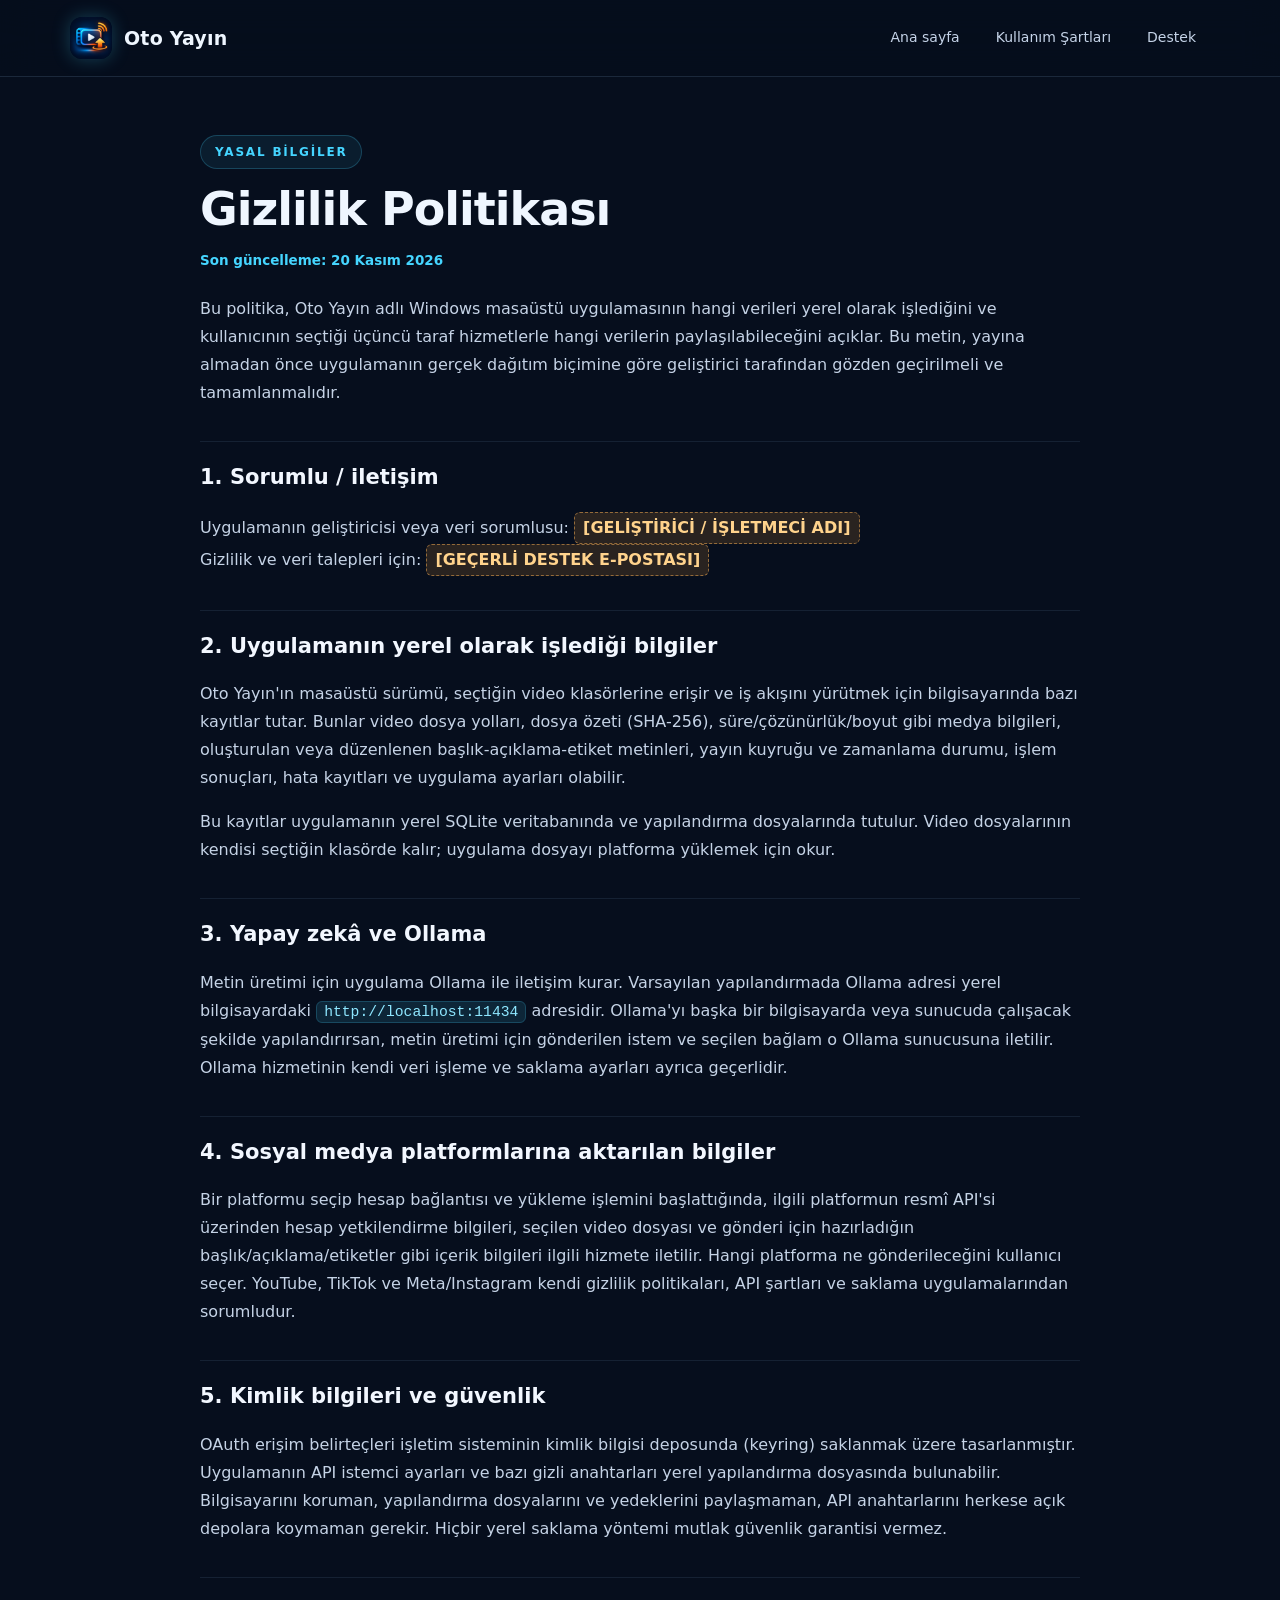
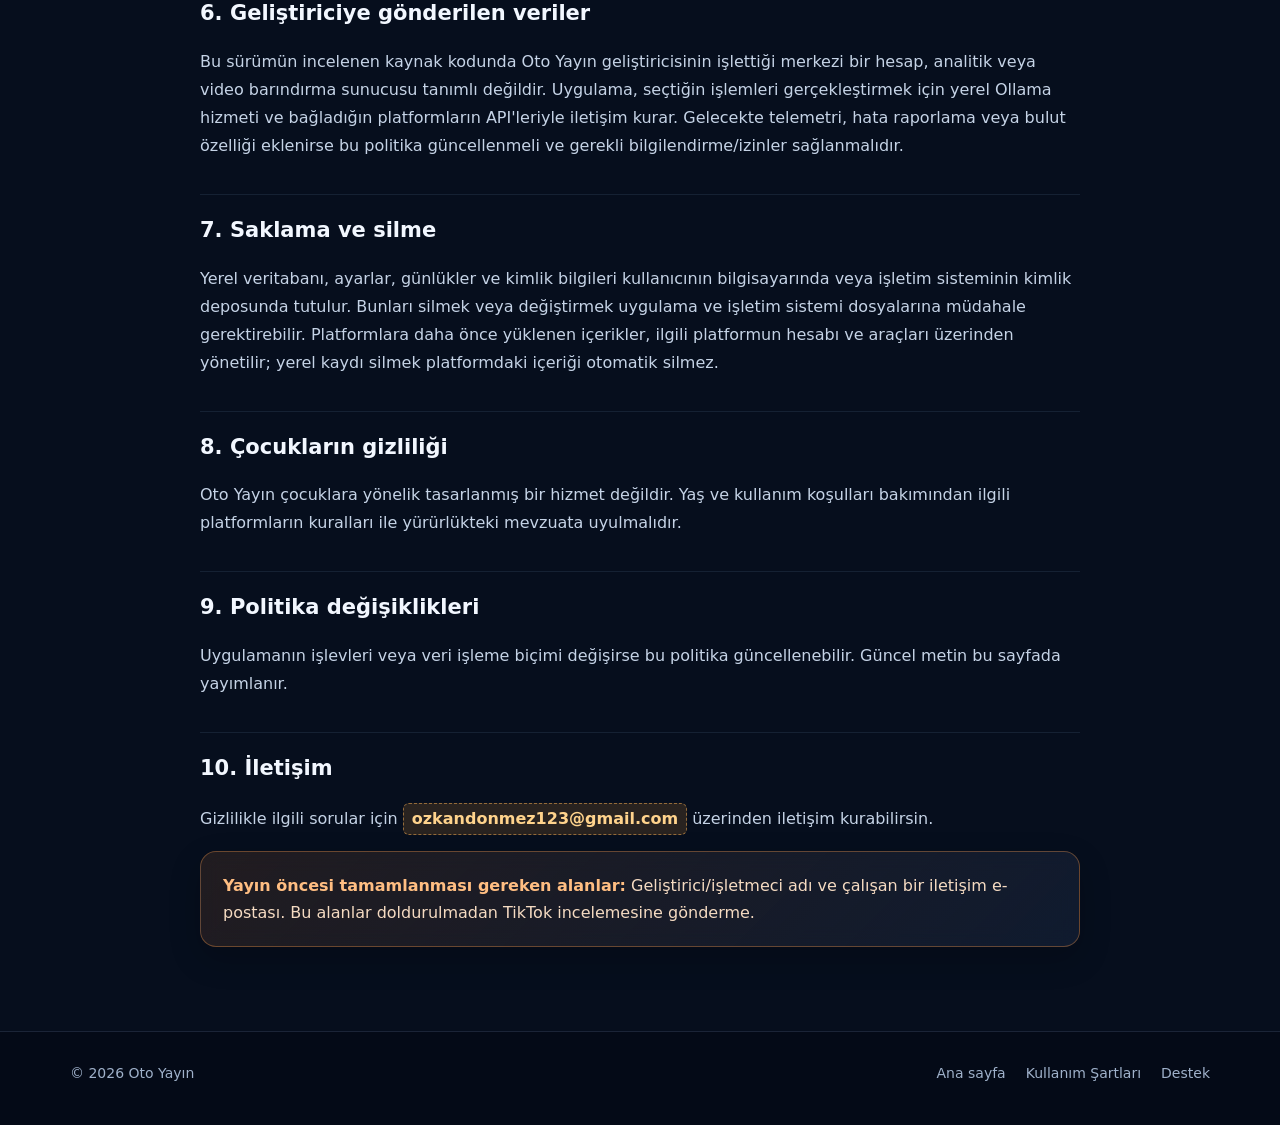
==== commit 2942f569: "Otomatik GitHub senkronizasyonu [20.11.2026 16:27]" ====
--- a/privacy.html
+++ b/privacy.html
@@ -12,6 +12,6 @@
 <h2>7. Saklama ve silme</h2><p>Yerel veritabanı, ayarlar, günlükler ve kimlik bilgileri kullanıcının bilgisayarında veya işletim sisteminin kimlik deposunda tutulur. Bunları silmek veya değiştirmek uygulama ve işletim sistemi dosyalarına müdahale gerektirebilir. Platformlara daha önce yüklenen içerikler, ilgili platformun hesabı ve araçları üzerinden yönetilir; yerel kaydı silmek platformdaki içeriği otomatik silmez.</p>
 <h2>8. Çocukların gizliliği</h2><p>Oto Yayın çocuklara yönelik tasarlanmış bir hizmet değildir. Yaş ve kullanım koşulları bakımından ilgili platformların kuralları ile yürürlükteki mevzuata uyulmalıdır.</p>
 <h2>9. Politika değişiklikleri</h2><p>Uygulamanın işlevleri veya veri işleme biçimi değişirse bu politika güncellenebilir. Güncel metin bu sayfada yayımlanır.</p>
-<h2>10. İletişim</h2><p>Gizlilikle ilgili sorular için <span class="placeholder">[]</span> üzerinden iletişim kurabilirsin.</p>
+<h2>10. İletişim</h2><p>Gizlilikle ilgili sorular için <span class="placeholder">ozkandonmez123@gmail.com</span> üzerinden iletişim kurabilirsin.</p>
 <div class="notice"><strong>Yayın öncesi tamamlanması gereken alanlar:</strong> Geliştirici/işletmeci adı ve çalışan bir iletişim e-postası. Bu alanlar doldurulmadan TikTok incelemesine gönderme.</div>
 </main><footer class="footer"><div class="wrap footer-inner"><div>© 2026 Oto Yayın</div><nav class="footer-links"><a href="index.html">Ana sayfa</a><a href="terms.html">Kullanım Şartları</a><a href="support.html">Destek</a></nav></div></footer></body></html>
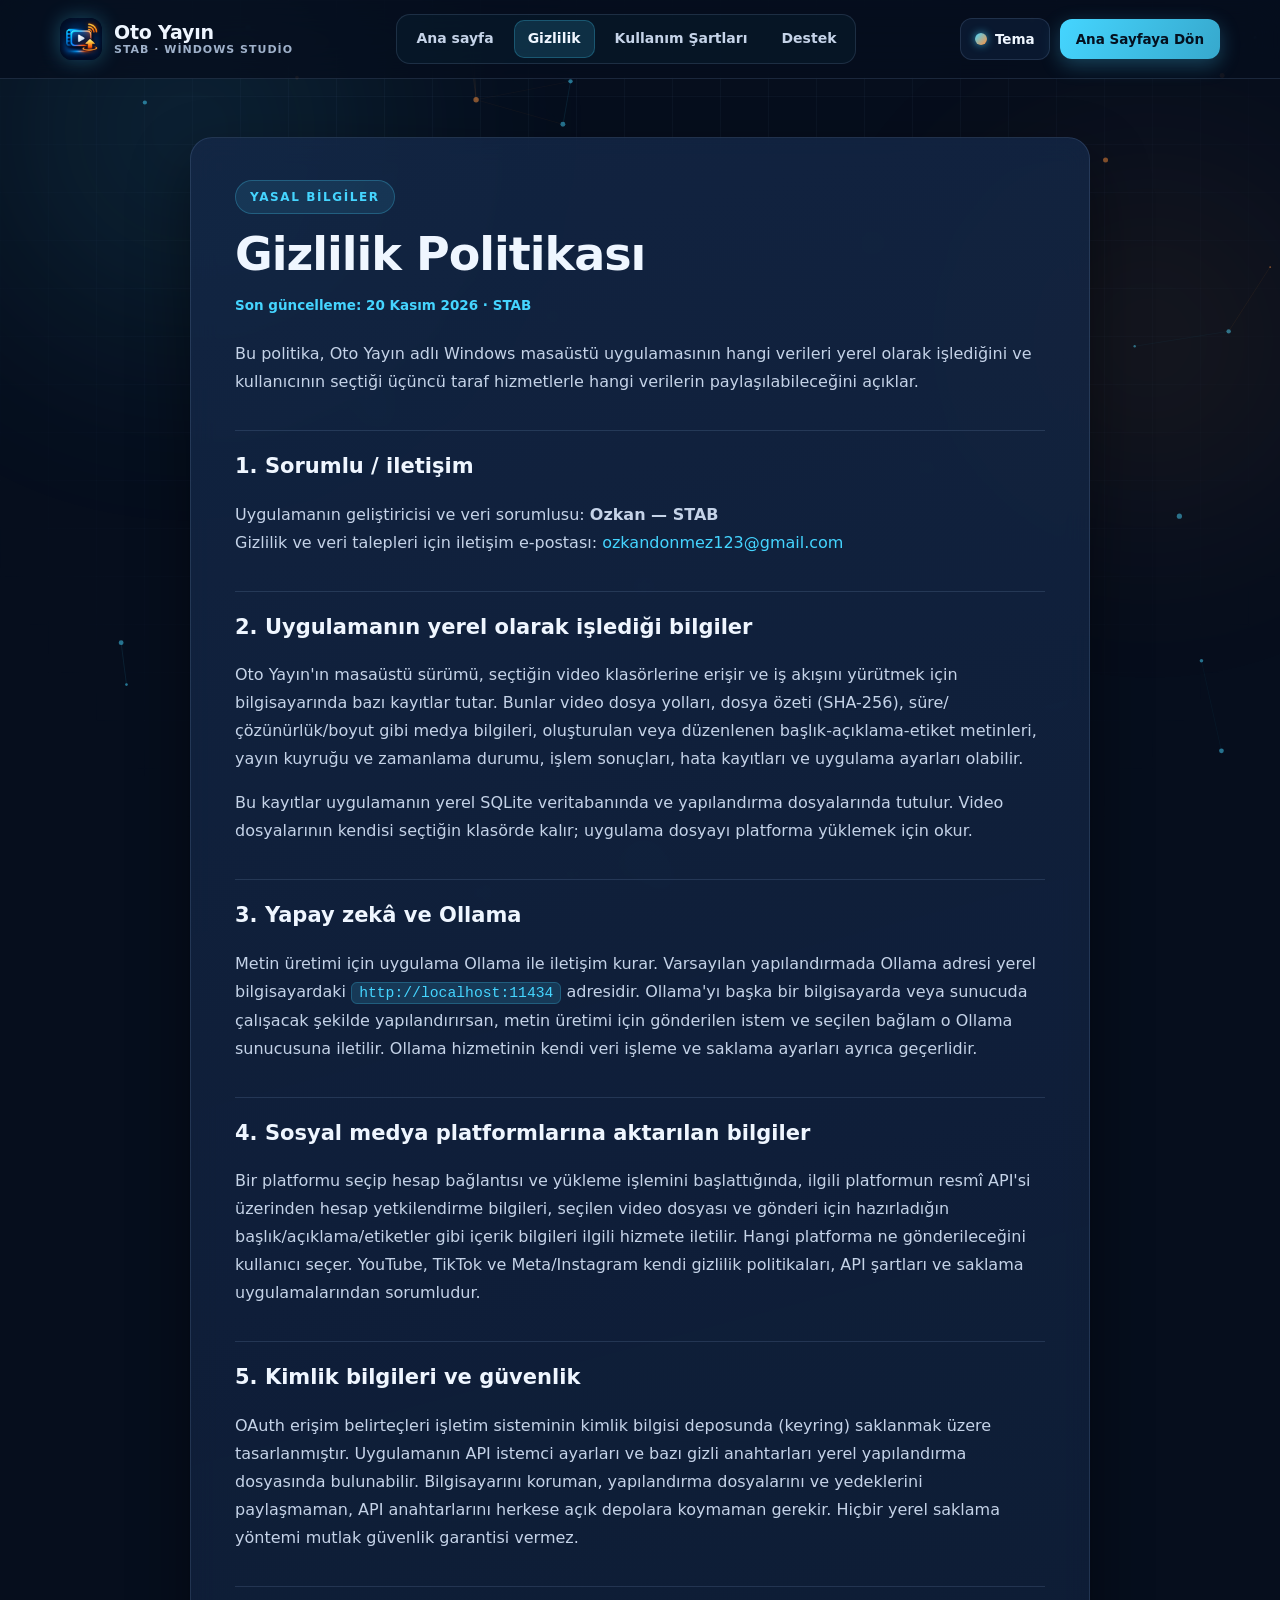
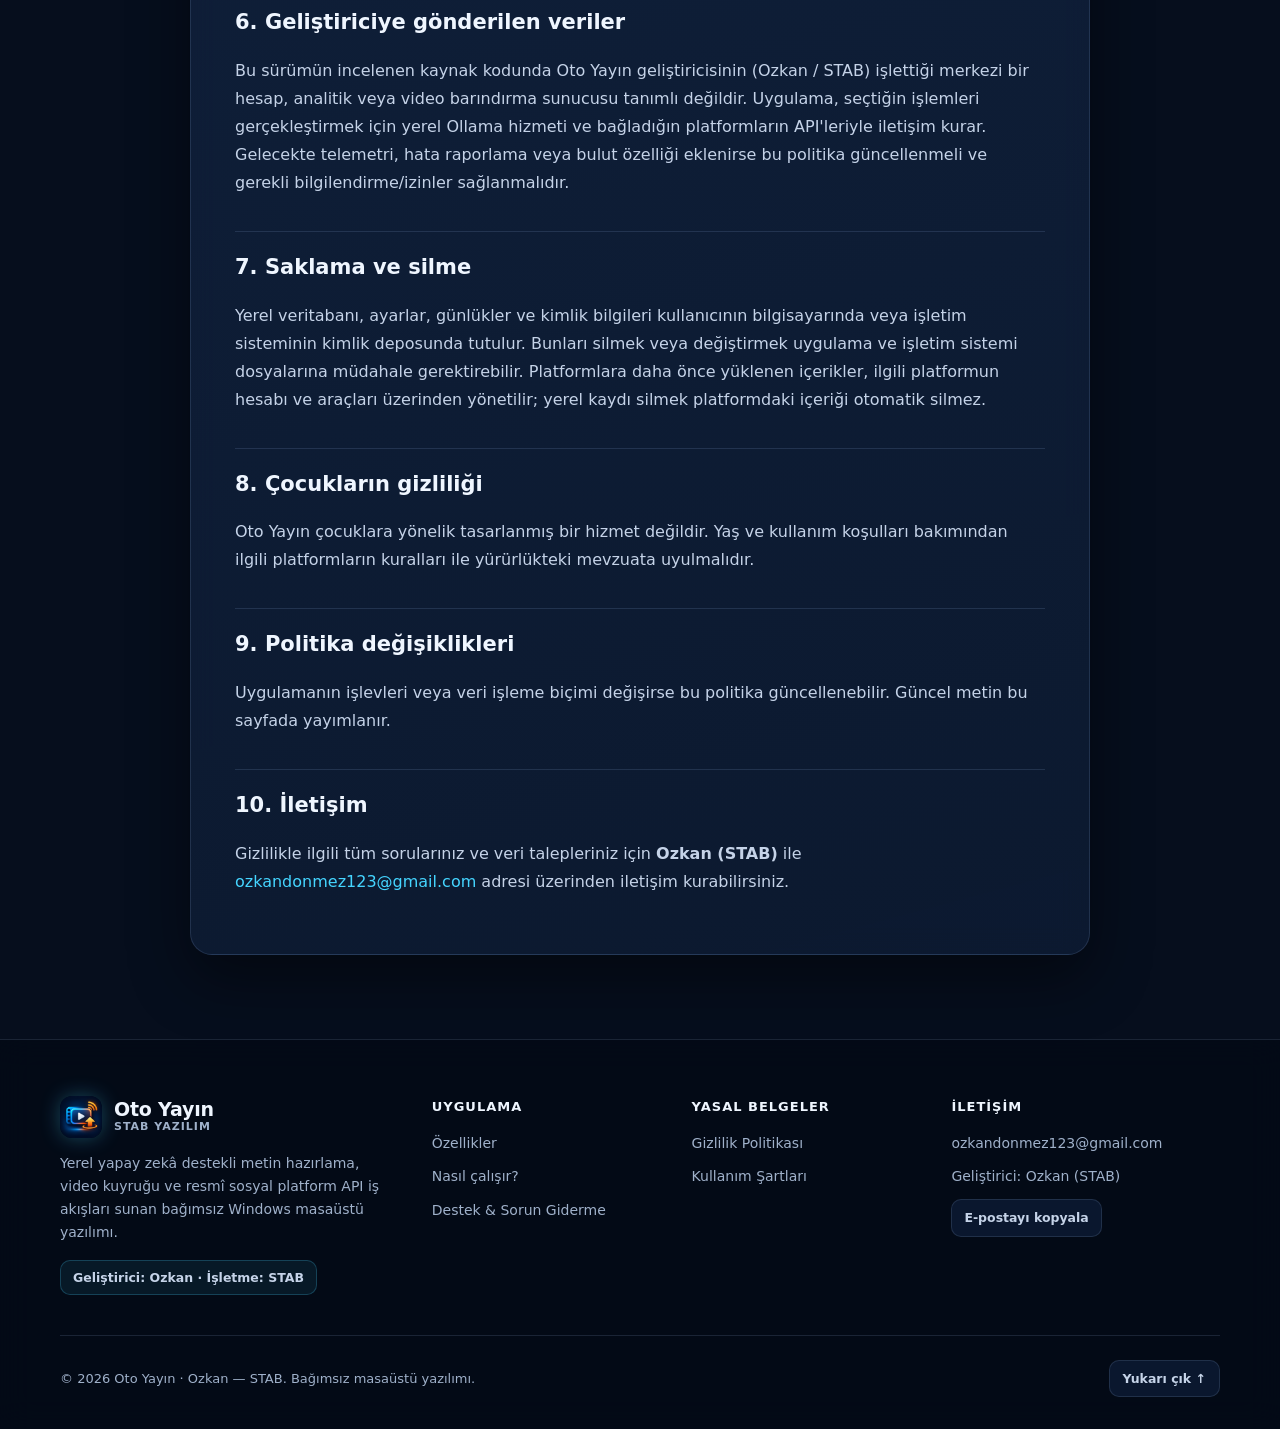
==== commit bde0eeb4: "Otomatik GitHub senkronizasyonu [20.11.2026 16:41]" ====
--- a/privacy.html
+++ b/privacy.html
@@ -1,17 +1,162 @@
 <!doctype html>
-<html lang="tr"><head><meta charset="utf-8"><meta name="viewport" content="width=device-width,initial-scale=1"><title>Gizlilik Politikası — Oto Yayın</title><meta name="description" content="Oto Yayın masaüstü uygulamasının veri işleme ve gizlilik yaklaşımı."><link rel="icon" href="assets/oto-yayin-icon.png"><link rel="stylesheet" href="assets/site.css"></head>
-<body><header class="top"><div class="wrap nav"><a class="brand" href="index.html"><img src="assets/oto-yayin-icon.png" alt="Oto Yayın">Oto Yayın</a><nav class="links"><a href="index.html">Ana sayfa</a><a href="terms.html">Kullanım Şartları</a><a href="support.html">Destek</a></nav></div></header>
-<main class="wrap doc"><div class="eyebrow">Yasal bilgiler</div><h1>Gizlilik Politikası</h1><p class="meta">Son güncelleme: 20 Kasım 2026</p>
-<p>Bu politika, Oto Yayın adlı Windows masaüstü uygulamasının hangi verileri yerel olarak işlediğini ve kullanıcının seçtiği üçüncü taraf hizmetlerle hangi verilerin paylaşılabileceğini açıklar. Bu metin, yayına almadan önce uygulamanın gerçek dağıtım biçimine göre geliştirici tarafından gözden geçirilmeli ve tamamlanmalıdır.</p>
-<h2>1. Sorumlu / iletişim</h2><p>Uygulamanın geliştiricisi veya veri sorumlusu: <span class="placeholder">[GELİŞTİRİCİ / İŞLETMECİ ADI]</span><br>Gizlilik ve veri talepleri için: <span class="placeholder">[GEÇERLİ DESTEK E-POSTASI]</span></p>
-<h2>2. Uygulamanın yerel olarak işlediği bilgiler</h2><p>Oto Yayın'ın masaüstü sürümü, seçtiğin video klasörlerine erişir ve iş akışını yürütmek için bilgisayarında bazı kayıtlar tutar. Bunlar video dosya yolları, dosya özeti (SHA-256), süre/çözünürlük/boyut gibi medya bilgileri, oluşturulan veya düzenlenen başlık-açıklama-etiket metinleri, yayın kuyruğu ve zamanlama durumu, işlem sonuçları, hata kayıtları ve uygulama ayarları olabilir.</p><p>Bu kayıtlar uygulamanın yerel SQLite veritabanında ve yapılandırma dosyalarında tutulur. Video dosyalarının kendisi seçtiğin klasörde kalır; uygulama dosyayı platforma yüklemek için okur.</p>
-<h2>3. Yapay zekâ ve Ollama</h2><p>Metin üretimi için uygulama Ollama ile iletişim kurar. Varsayılan yapılandırmada Ollama adresi yerel bilgisayardaki <code>http://localhost:11434</code> adresidir. Ollama'yı başka bir bilgisayarda veya sunucuda çalışacak şekilde yapılandırırsan, metin üretimi için gönderilen istem ve seçilen bağlam o Ollama sunucusuna iletilir. Ollama hizmetinin kendi veri işleme ve saklama ayarları ayrıca geçerlidir.</p>
-<h2>4. Sosyal medya platformlarına aktarılan bilgiler</h2><p>Bir platformu seçip hesap bağlantısı ve yükleme işlemini başlattığında, ilgili platformun resmî API'si üzerinden hesap yetkilendirme bilgileri, seçilen video dosyası ve gönderi için hazırladığın başlık/açıklama/etiketler gibi içerik bilgileri ilgili hizmete iletilir. Hangi platforma ne gönderileceğini kullanıcı seçer. YouTube, TikTok ve Meta/Instagram kendi gizlilik politikaları, API şartları ve saklama uygulamalarından sorumludur.</p>
-<h2>5. Kimlik bilgileri ve güvenlik</h2><p>OAuth erişim belirteçleri işletim sisteminin kimlik bilgisi deposunda (keyring) saklanmak üzere tasarlanmıştır. Uygulamanın API istemci ayarları ve bazı gizli anahtarları yerel yapılandırma dosyasında bulunabilir. Bilgisayarını koruman, yapılandırma dosyalarını ve yedeklerini paylaşmaman, API anahtarlarını herkese açık depolara koymaman gerekir. Hiçbir yerel saklama yöntemi mutlak güvenlik garantisi vermez.</p>
-<h2>6. Geliştiriciye gönderilen veriler</h2><p>Bu sürümün incelenen kaynak kodunda Oto Yayın geliştiricisinin işlettiği merkezi bir hesap, analitik veya video barındırma sunucusu tanımlı değildir. Uygulama, seçtiğin işlemleri gerçekleştirmek için yerel Ollama hizmeti ve bağladığın platformların API'leriyle iletişim kurar. Gelecekte telemetri, hata raporlama veya bulut özelliği eklenirse bu politika güncellenmeli ve gerekli bilgilendirme/izinler sağlanmalıdır.</p>
-<h2>7. Saklama ve silme</h2><p>Yerel veritabanı, ayarlar, günlükler ve kimlik bilgileri kullanıcının bilgisayarında veya işletim sisteminin kimlik deposunda tutulur. Bunları silmek veya değiştirmek uygulama ve işletim sistemi dosyalarına müdahale gerektirebilir. Platformlara daha önce yüklenen içerikler, ilgili platformun hesabı ve araçları üzerinden yönetilir; yerel kaydı silmek platformdaki içeriği otomatik silmez.</p>
-<h2>8. Çocukların gizliliği</h2><p>Oto Yayın çocuklara yönelik tasarlanmış bir hizmet değildir. Yaş ve kullanım koşulları bakımından ilgili platformların kuralları ile yürürlükteki mevzuata uyulmalıdır.</p>
-<h2>9. Politika değişiklikleri</h2><p>Uygulamanın işlevleri veya veri işleme biçimi değişirse bu politika güncellenebilir. Güncel metin bu sayfada yayımlanır.</p>
-<h2>10. İletişim</h2><p>Gizlilikle ilgili sorular için <span class="placeholder">ozkandonmez123@gmail.com</span> üzerinden iletişim kurabilirsin.</p>
-<div class="notice"><strong>Yayın öncesi tamamlanması gereken alanlar:</strong> Geliştirici/işletmeci adı ve çalışan bir iletişim e-postası. Bu alanlar doldurulmadan TikTok incelemesine gönderme.</div>
-</main><footer class="footer"><div class="wrap footer-inner"><div>© 2026 Oto Yayın</div><nav class="footer-links"><a href="index.html">Ana sayfa</a><a href="terms.html">Kullanım Şartları</a><a href="support.html">Destek</a></nav></div></footer></body></html>
+<html lang="tr">
+<head>
+  <meta charset="utf-8">
+  <meta name="viewport" content="width=device-width,initial-scale=1">
+  <title>Gizlilik Politikası — Oto Yayın | STAB</title>
+  <meta name="description" content="Oto Yayın masaüstü uygulamasının veri işleme ve gizlilik yaklaşımı.">
+  <link rel="icon" href="assets/oto-yayin-icon.png">
+  <link rel="stylesheet" href="assets/site.css">
+  <script src="assets/site.js" defer></script>
+</head>
+<body id="ust">
+  <header class="top">
+    <div class="wrap nav">
+      <a class="brand" href="index.html">
+        <span class="brand-icon-wrap">
+          <img src="assets/oto-yayin-icon.png" alt="Oto Yayın">
+        </span>
+        <span class="brand-text">
+          <span>Oto Yayın</span>
+          <span class="brand-sub">STAB · Windows Studio</span>
+        </span>
+      </a>
+
+      <nav class="nav-center" id="nav-center" aria-label="Ana gezinme">
+        <a href="index.html">Ana sayfa</a>
+        <a href="privacy.html" class="active">Gizlilik</a>
+        <a href="terms.html">Kullanım Şartları</a>
+        <a href="support.html">Destek</a>
+      </nav>
+
+      <div class="nav-actions">
+        <button type="button" class="theme-toggle-btn" id="theme-toggle-btn" aria-label="Tema renk ayarlarını aç">
+          <span class="theme-swatch-dot" aria-hidden="true"></span>
+          <span>Tema</span>
+        </button>
+
+        <a class="nav-cta" href="index.html">Ana Sayfaya Dön</a>
+
+        <button type="button" class="mobile-menu-btn" id="mobile-menu-btn" aria-label="Menüyü aç">
+          <svg width="20" height="20" viewBox="0 0 24 24" fill="none" stroke="currentColor" stroke-width="2" stroke-linecap="round"><line x1="3" y1="6" x2="21" y2="6"/><line x1="3" y1="12" x2="21" y2="12"/><line x1="3" y1="18" x2="21" y2="18"/></svg>
+        </button>
+
+        <div class="theme-popover" id="theme-popover" role="dialog" aria-label="Tema ve renk ayarları">
+          <div class="theme-pop-header">
+            <span>Tema & Renk Ayarı</span>
+            <button type="button" class="theme-reset-btn" id="theme-reset-btn">Sıfırla</button>
+          </div>
+          <span class="theme-label">Renk Paleti</span>
+          <div class="theme-presets">
+            <button type="button" class="preset-btn active" data-preset="cyber"><span class="preset-dots"><i style="background:#45d5ff"></i><i style="background:#ff913d"></i></span><span>Siber Turkuaz</span></button>
+            <button type="button" class="preset-btn" data-preset="emerald"><span class="preset-dots"><i style="background:#10b981"></i><i style="background:#f59e0b"></i></span><span>Zümrüt Altın</span></button>
+            <button type="button" class="preset-btn" data-preset="stab"><span class="preset-dots"><i style="background:#a855f7"></i><i style="background:#ec4899"></i></span><span>STAB Neon</span></button>
+            <button type="button" class="preset-btn" data-preset="cobalt"><span class="preset-dots"><i style="background:#38bdf8"></i><i style="background:#818cf8"></i></span><span>Safir Buz</span></button>
+          </div>
+          <span class="theme-label">Arka Plan Modu</span>
+          <div class="theme-modes">
+            <button type="button" class="mode-btn active" data-mode="navy">Lacivert</button>
+            <button type="button" class="mode-btn" data-mode="carbon">Karbon</button>
+            <button type="button" class="mode-btn" data-mode="light">Aydınlık</button>
+          </div>
+          <label class="custom-color-row" for="custom-accent-picker">
+            <span>Özel Vurgu Rengi</span>
+            <input type="color" id="custom-accent-picker" value="#45d5ff">
+          </label>
+        </div>
+      </div>
+    </div>
+  </header>
+
+  <main class="wrap doc">
+    <div class="doc-card reveal">
+      <div class="eyebrow">Yasal bilgiler</div>
+      <h1>Gizlilik Politikası</h1>
+      <p class="meta">Son güncelleme: 20 Kasım 2026 · STAB</p>
+      <p>Bu politika, Oto Yayın adlı Windows masaüstü uygulamasının hangi verileri yerel olarak işlediğini ve kullanıcının seçtiği üçüncü taraf hizmetlerle hangi verilerin paylaşılabileceğini açıklar.</p>
+
+      <h2>1. Sorumlu / iletişim</h2>
+      <p>Uygulamanın geliştiricisi ve veri sorumlusu: <strong>Ozkan — STAB</strong><br>Gizlilik ve veri talepleri için iletişim e-postası: <a href="mailto:ozkandonmez123@gmail.com">ozkandonmez123@gmail.com</a></p>
+
+      <h2>2. Uygulamanın yerel olarak işlediği bilgiler</h2>
+      <p>Oto Yayın'ın masaüstü sürümü, seçtiğin video klasörlerine erişir ve iş akışını yürütmek için bilgisayarında bazı kayıtlar tutar. Bunlar video dosya yolları, dosya özeti (SHA-256), süre/çözünürlük/boyut gibi medya bilgileri, oluşturulan veya düzenlenen başlık-açıklama-etiket metinleri, yayın kuyruğu ve zamanlama durumu, işlem sonuçları, hata kayıtları ve uygulama ayarları olabilir.</p>
+      <p>Bu kayıtlar uygulamanın yerel SQLite veritabanında ve yapılandırma dosyalarında tutulur. Video dosyalarının kendisi seçtiğin klasörde kalır; uygulama dosyayı platforma yüklemek için okur.</p>
+
+      <h2>3. Yapay zekâ ve Ollama</h2>
+      <p>Metin üretimi için uygulama Ollama ile iletişim kurar. Varsayılan yapılandırmada Ollama adresi yerel bilgisayardaki <code>http://localhost:11434</code> adresidir. Ollama'yı başka bir bilgisayarda veya sunucuda çalışacak şekilde yapılandırırsan, metin üretimi için gönderilen istem ve seçilen bağlam o Ollama sunucusuna iletilir. Ollama hizmetinin kendi veri işleme ve saklama ayarları ayrıca geçerlidir.</p>
+
+      <h2>4. Sosyal medya platformlarına aktarılan bilgiler</h2>
+      <p>Bir platformu seçip hesap bağlantısı ve yükleme işlemini başlattığında, ilgili platformun resmî API'si üzerinden hesap yetkilendirme bilgileri, seçilen video dosyası ve gönderi için hazırladığın başlık/açıklama/etiketler gibi içerik bilgileri ilgili hizmete iletilir. Hangi platforma ne gönderileceğini kullanıcı seçer. YouTube, TikTok ve Meta/Instagram kendi gizlilik politikaları, API şartları ve saklama uygulamalarından sorumludur.</p>
+
+      <h2>5. Kimlik bilgileri ve güvenlik</h2>
+      <p>OAuth erişim belirteçleri işletim sisteminin kimlik bilgisi deposunda (keyring) saklanmak üzere tasarlanmıştır. Uygulamanın API istemci ayarları ve bazı gizli anahtarları yerel yapılandırma dosyasında bulunabilir. Bilgisayarını koruman, yapılandırma dosyalarını ve yedeklerini paylaşmaman, API anahtarlarını herkese açık depolara koymaman gerekir. Hiçbir yerel saklama yöntemi mutlak güvenlik garantisi vermez.</p>
+
+      <h2>6. Geliştiriciye gönderilen veriler</h2>
+      <p>Bu sürümün incelenen kaynak kodunda Oto Yayın geliştiricisinin (Ozkan / STAB) işlettiği merkezi bir hesap, analitik veya video barındırma sunucusu tanımlı değildir. Uygulama, seçtiğin işlemleri gerçekleştirmek için yerel Ollama hizmeti ve bağladığın platformların API'leriyle iletişim kurar. Gelecekte telemetri, hata raporlama veya bulut özelliği eklenirse bu politika güncellenmeli ve gerekli bilgilendirme/izinler sağlanmalıdır.</p>
+
+      <h2>7. Saklama ve silme</h2>
+      <p>Yerel veritabanı, ayarlar, günlükler ve kimlik bilgileri kullanıcının bilgisayarında veya işletim sisteminin kimlik deposunda tutulur. Bunları silmek veya değiştirmek uygulama ve işletim sistemi dosyalarına müdahale gerektirebilir. Platformlara daha önce yüklenen içerikler, ilgili platformun hesabı ve araçları üzerinden yönetilir; yerel kaydı silmek platformdaki içeriği otomatik silmez.</p>
+
+      <h2>8. Çocukların gizliliği</h2>
+      <p>Oto Yayın çocuklara yönelik tasarlanmış bir hizmet değildir. Yaş ve kullanım koşulları bakımından ilgili platformların kuralları ile yürürlükteki mevzuata uyulmalıdır.</p>
+
+      <h2>9. Politika değişiklikleri</h2>
+      <p>Uygulamanın işlevleri veya veri işleme biçimi değişirse bu politika güncellenebilir. Güncel metin bu sayfada yayımlanır.</p>
+
+      <h2>10. İletişim</h2>
+      <p>Gizlilikle ilgili tüm sorularınız ve veri talepleriniz için <strong>Ozkan (STAB)</strong> ile <a href="mailto:ozkandonmez123@gmail.com">ozkandonmez123@gmail.com</a> adresi üzerinden iletişim kurabilirsiniz.</p>
+    </div>
+  </main>
+
+  <footer class="footer">
+    <div class="wrap">
+      <div class="footer-grid">
+        <div class="footer-brand">
+          <a class="brand" href="index.html">
+            <img src="assets/oto-yayin-icon.png" alt="Oto Yayın">
+            <span class="brand-text">
+              <span>Oto Yayın</span>
+              <span class="brand-sub">STAB Yazılım</span>
+            </span>
+          </a>
+          <p>Yerel yapay zekâ destekli metin hazırlama, video kuyruğu ve resmî sosyal platform API iş akışları sunan bağımsız Windows masaüstü yazılımı.</p>
+          <span class="dev-pill">Geliştirici: Ozkan · İşletme: STAB</span>
+        </div>
+
+        <div class="footer-col">
+          <h4>Uygulama</h4>
+          <ul>
+            <li><a href="index.html#ozellikler">Özellikler</a></li>
+            <li><a href="index.html#nasil-calisir">Nasıl çalışır?</a></li>
+            <li><a href="support.html">Destek &amp; Sorun Giderme</a></li>
+          </ul>
+        </div>
+
+        <div class="footer-col">
+          <h4>Yasal Belgeler</h4>
+          <ul>
+            <li><a href="privacy.html">Gizlilik Politikası</a></li>
+            <li><a href="terms.html">Kullanım Şartları</a></li>
+          </ul>
+        </div>
+
+        <div class="footer-col">
+          <h4>İletişim</h4>
+          <ul>
+            <li><a href="mailto:ozkandonmez123@gmail.com">ozkandonmez123@gmail.com</a></li>
+            <li><span>Geliştirici: Ozkan (STAB)</span></li>
+          </ul>
+          <button type="button" class="copy-email-btn" data-copy-email="ozkandonmez123@gmail.com">
+            E-postayı kopyala
+          </button>
+        </div>
+      </div>
+
+      <div class="footer-bottom">
+        <div>© 2026 Oto Yayın · Ozkan — STAB. Bağımsız masaüstü yazılımı.</div>
+        <a class="back-top-btn" href="#ust">Yukarı çık ↑</a>
+      </div>
+    </div>
+  </footer>
+</body>
+</html>
--- a/assets/site.css
+++ b/assets/site.css
@@ -1,20 +1,63 @@
 :root {
+  /* Dinamik Tema Vurgu Renkleri (JS ile anlık değişir) */
+  --cyan: #45d5ff;
+  --cyan-rgb: 69, 213, 255;
+  --orange: #ff913d;
+  --orange-rgb: 255, 145, 61;
+
+  /* Varsayılan Tema: Gece Lacivert */
   --bg: #060e1d;
   --bg-deep: #040914;
-  --panel: rgba(14, 29, 54, 0.72);
+  --header-bg: rgba(6, 14, 29, 0.76);
+  --header-scrolled: rgba(5, 11, 23, 0.92);
+  --panel: rgba(14, 29, 54, 0.76);
   --panel-solid: #0f1f3a;
-  --panel2: rgba(20, 40, 72, 0.78);
+  --panel2: rgba(20, 40, 72, 0.82);
+  --footer-bg: rgba(4, 10, 22, 0.86);
   --text: #eff6ff;
+  --text-soft: #c5d3e8;
   --muted: #9fb1ca;
-  --cyan: #45d5ff;
-  --cyan-deep: #1298d8;
-  --orange: #ff913d;
-  --orange-deep: #ff6b1a;
   --line: rgba(160, 198, 245, 0.14);
-  --line-bright: rgba(69, 213, 255, 0.38);
-  --max: 1140px;
+  --grid-line: rgba(145, 185, 235, 0.045);
+  --shadow-heavy: rgba(0, 0, 0, 0.45);
+  --max: 1160px;
   --radius-lg: 22px;
   --radius-md: 16px;
+}
+
+/* Tema Modu: Ultra Karbon (OLED Siyah) */
+[data-mode="carbon"] {
+  --bg: #090a0f;
+  --bg-deep: #050608;
+  --header-bg: rgba(9, 10, 15, 0.78);
+  --header-scrolled: rgba(7, 8, 12, 0.94);
+  --panel: rgba(18, 20, 28, 0.78);
+  --panel-solid: #13151e;
+  --panel2: rgba(26, 29, 40, 0.85);
+  --footer-bg: rgba(6, 7, 10, 0.92);
+  --text: #f4f6fb;
+  --text-soft: #cfd5e2;
+  --muted: #969fb2;
+  --line: rgba(255, 255, 255, 0.1);
+  --grid-line: rgba(255, 255, 255, 0.035);
+}
+
+/* Tema Modu: Aydınlık Stüdyo (Light Mode) */
+[data-mode="light"] {
+  --bg: #f4f7fc;
+  --bg-deep: #eaf0f8;
+  --header-bg: rgba(244, 247, 252, 0.82);
+  --header-scrolled: rgba(255, 255, 255, 0.94);
+  --panel: rgba(255, 255, 255, 0.86);
+  --panel-solid: #ffffff;
+  --panel2: rgba(236, 242, 251, 0.92);
+  --footer-bg: rgba(235, 241, 250, 0.94);
+  --text: #0f172a;
+  --text-soft: #334155;
+  --muted: #52627a;
+  --line: rgba(15, 23, 42, 0.11);
+  --grid-line: rgba(15, 23, 42, 0.045);
+  --shadow-heavy: rgba(15, 23, 42, 0.12);
 }
 
 *,
@@ -36,9 +79,10 @@
   font: 16px/1.7 "Inter", "Segoe UI", system-ui, -apple-system, sans-serif;
   overflow-x: hidden;
   position: relative;
-}
-
-/* Arka Plan Parçacık Canvas & Aurora Katmanları */
+  transition: background-color 0.35s ease, color 0.35s ease;
+}
+
+/* Arka Plan Parçacık Canvas, Aurora & Izgara */
 #bg-canvas {
   position: fixed;
   inset: 0;
@@ -61,26 +105,31 @@
   content: "";
   position: absolute;
   border-radius: 50%;
-  filter: blur(110px);
-  opacity: 0.45;
+  filter: blur(115px);
+  opacity: 0.42;
   animation: auroraFloat 18s ease-in-out infinite alternate;
 }
 
 .bg-aurora::before {
-  width: 560px;
-  height: 560px;
-  top: -140px;
+  width: 580px;
+  height: 580px;
+  top: -160px;
   left: -100px;
-  background: radial-gradient(circle, rgba(24, 152, 224, 0.42), transparent 70%);
+  background: radial-gradient(circle, rgba(var(--cyan-rgb), 0.42), transparent 70%);
 }
 
 .bg-aurora::after {
-  width: 480px;
-  height: 480px;
-  top: 8%;
+  width: 500px;
+  height: 500px;
+  top: 10%;
   right: -120px;
-  background: radial-gradient(circle, rgba(255, 133, 48, 0.28), transparent 70%);
+  background: radial-gradient(circle, rgba(var(--orange-rgb), 0.3), transparent 70%);
   animation-delay: -7s;
+}
+
+[data-mode="light"] .bg-aurora::before,
+[data-mode="light"] .bg-aurora::after {
+  opacity: 0.26;
 }
 
 .bg-grid {
@@ -89,11 +138,11 @@
   z-index: 0;
   pointer-events: none;
   background-image:
-    linear-gradient(to right, rgba(145, 185, 235, 0.045) 1px, transparent 1px),
-    linear-gradient(to bottom, rgba(145, 185, 235, 0.045) 1px, transparent 1px);
+    linear-gradient(to right, var(--grid-line) 1px, transparent 1px),
+    linear-gradient(to bottom, var(--grid-line) 1px, transparent 1px);
   background-size: 48px 48px;
-  mask-image: radial-gradient(ellipse at 50% 25%, #000 35%, transparent 82%);
-  -webkit-mask-image: radial-gradient(ellipse at 50% 25%, #000 35%, transparent 82%);
+  mask-image: radial-gradient(ellipse at 50% 22%, #000 35%, transparent 82%);
+  -webkit-mask-image: radial-gradient(ellipse at 50% 22%, #000 35%, transparent 82%);
 }
 
 /* Üst Kaydırma İlerleme Çubuğu */
@@ -103,9 +152,9 @@
   left: 0;
   height: 3px;
   width: 0%;
-  z-index: 100;
-  background: linear-gradient(90deg, var(--cyan), #7aa8ff, var(--orange));
-  box-shadow: 0 0 12px rgba(69, 213, 255, 0.7);
+  z-index: 120;
+  background: linear-gradient(90deg, var(--cyan), var(--orange));
+  box-shadow: 0 0 12px rgba(var(--cyan-rgb), 0.75);
   transition: width 0.08s linear;
 }
 
@@ -122,8 +171,12 @@
   transition: color 0.2s ease, opacity 0.2s ease;
 }
 
+[data-mode="light"] a {
+  color: #0284c7;
+}
+
 a:hover {
-  color: #8be6ff;
+  opacity: 0.9;
 }
 
 .wrap {
@@ -131,51 +184,55 @@
   margin: auto;
 }
 
-/* Üst Gezinme Çubuğu */
+/* =========================================================
+   GELİŞMİŞ HEADER & TEMA RENK AYARI PANELİ
+   ========================================================= */
 .top {
   border-bottom: 1px solid var(--line);
-  background: rgba(6, 14, 29, 0.72);
+  background: var(--header-bg);
   backdrop-filter: blur(18px);
   -webkit-backdrop-filter: blur(18px);
   position: sticky;
   top: 0;
-  z-index: 50;
+  z-index: 80;
   transition: background 0.3s ease, border-color 0.3s ease, box-shadow 0.3s ease;
 }
 
 .top.scrolled {
-  background: rgba(5, 12, 25, 0.9);
-  border-bottom-color: rgba(69, 213, 255, 0.22);
-  box-shadow: 0 12px 32px rgba(0, 0, 0, 0.35);
+  background: var(--header-scrolled);
+  border-bottom-color: rgba(var(--cyan-rgb), 0.28);
+  box-shadow: 0 12px 34px var(--shadow-heavy);
 }
 
 .nav {
-  height: 76px;
+  height: 78px;
   display: flex;
   align-items: center;
   justify-content: space-between;
-  gap: 24px;
+  gap: 20px;
 }
 
 .brand {
   display: flex;
   align-items: center;
   gap: 12px;
-  color: var(--text);
+  color: var(--text) !important;
   font-weight: 800;
   font-size: 19px;
-  letter-spacing: 0.2px;
-}
-
-.brand:hover {
-  color: var(--text);
+  letter-spacing: -0.2px;
+}
+
+.brand-icon-wrap {
+  position: relative;
+  display: grid;
+  place-items: center;
 }
 
 .brand img {
   width: 42px;
   height: 42px;
   border-radius: 12px;
-  box-shadow: 0 0 18px rgba(69, 213, 255, 0.25);
+  box-shadow: 0 0 20px rgba(var(--cyan-rgb), 0.3);
   transition: transform 0.35s cubic-bezier(0.22, 1, 0.36, 1);
 }
 
@@ -183,34 +240,291 @@
   transform: rotate(-4deg) scale(1.06);
 }
 
-.links {
-  display: flex;
+.brand-text {
+  display: flex;
+  flex-direction: column;
+  line-height: 1.15;
+}
+
+.brand-sub {
+  font-size: 11px;
+  font-weight: 700;
+  letter-spacing: 1px;
+  text-transform: uppercase;
+  color: var(--muted);
+}
+
+.nav-center {
+  display: flex;
+  align-items: center;
+  gap: 6px;
+  padding: 5px;
+  border-radius: 14px;
+  background: rgba(var(--cyan-rgb), 0.04);
+  border: 1px solid var(--line);
+}
+
+.nav-center a {
+  color: var(--text-soft);
+  font-size: 14px;
+  font-weight: 600;
+  padding: 7px 14px;
+  border-radius: 10px;
+  transition: color 0.2s ease, background 0.2s ease, box-shadow 0.2s ease;
+}
+
+.nav-center a:hover,
+.nav-center a.active {
+  color: var(--text);
+  background: rgba(var(--cyan-rgb), 0.14);
+  box-shadow: inset 0 0 0 1px rgba(var(--cyan-rgb), 0.24);
+}
+
+.nav-actions {
+  display: flex;
+  align-items: center;
+  gap: 10px;
+  position: relative;
+}
+
+.theme-toggle-btn {
+  display: inline-flex;
   align-items: center;
   gap: 8px;
-  flex-wrap: wrap;
-}
-
-.links a {
-  color: #c5d3e8;
-  font-size: 14px;
-  font-weight: 500;
-  padding: 8px 14px;
+  padding: 9px 14px;
+  border-radius: 12px;
+  background: var(--panel);
+  border: 1px solid var(--line);
+  color: var(--text);
+  font: inherit;
+  font-size: 13.5px;
+  font-weight: 600;
+  cursor: pointer;
+  transition: border-color 0.25s ease, transform 0.2s ease, box-shadow 0.25s ease;
+}
+
+.theme-toggle-btn:hover {
+  border-color: rgba(var(--cyan-rgb), 0.45);
+  box-shadow: 0 6px 20px rgba(var(--cyan-rgb), 0.16);
+  transform: translateY(-1px);
+}
+
+.theme-swatch-dot {
+  width: 12px;
+  height: 12px;
+  border-radius: 50%;
+  background: linear-gradient(135deg, var(--cyan), var(--orange));
+  box-shadow: 0 0 8px rgba(var(--cyan-rgb), 0.7);
+}
+
+.nav-cta {
+  display: inline-flex;
+  align-items: center;
+  gap: 7px;
+  padding: 9px 16px;
+  border-radius: 12px;
+  background: linear-gradient(115deg, var(--cyan), rgba(var(--cyan-rgb), 0.78));
+  color: #04101f !important;
+  font-size: 13.5px;
+  font-weight: 800;
+  box-shadow: 0 6px 20px rgba(var(--cyan-rgb), 0.28);
+  transition: transform 0.2s ease, box-shadow 0.2s ease;
+}
+
+.nav-cta:hover {
+  transform: translateY(-1px);
+  box-shadow: 0 10px 26px rgba(var(--cyan-rgb), 0.42);
+}
+
+.mobile-menu-btn {
+  display: none;
+  width: 40px;
+  height: 40px;
+  border-radius: 11px;
+  background: var(--panel);
+  border: 1px solid var(--line);
+  color: var(--text);
+  place-items: center;
+  cursor: pointer;
+}
+
+/* Açılır Tema Özelleştirici Paneli */
+.theme-popover {
+  position: absolute;
+  top: calc(100% + 12px);
+  right: 0;
+  width: 300px;
+  padding: 18px;
+  border-radius: 18px;
+  background: var(--panel-solid);
+  border: 1px solid rgba(var(--cyan-rgb), 0.3);
+  box-shadow: 0 24px 60px var(--shadow-heavy);
+  backdrop-filter: blur(20px);
+  opacity: 0;
+  visibility: hidden;
+  transform: translateY(-8px) scale(0.98);
+  transition: opacity 0.22s ease, transform 0.22s ease, visibility 0.22s ease;
+  z-index: 100;
+}
+
+.theme-popover.open {
+  opacity: 1;
+  visibility: visible;
+  transform: translateY(0) scale(1);
+}
+
+.theme-pop-header {
+  display: flex;
+  align-items: center;
+  justify-content: space-between;
+  margin-bottom: 14px;
+  padding-bottom: 10px;
+  border-bottom: 1px solid var(--line);
+}
+
+.theme-pop-header span {
+  font-size: 13px;
+  font-weight: 800;
+  letter-spacing: 0.4px;
+  color: var(--text);
+}
+
+.theme-reset-btn {
+  background: none;
+  border: none;
+  color: var(--cyan);
+  font-size: 12px;
+  font-weight: 700;
+  cursor: pointer;
+  padding: 2px 6px;
+  border-radius: 6px;
+}
+
+.theme-reset-btn:hover {
+  background: rgba(var(--cyan-rgb), 0.12);
+}
+
+.theme-label {
+  display: block;
+  font-size: 11.5px;
+  font-weight: 700;
+  text-transform: uppercase;
+  letter-spacing: 1px;
+  color: var(--muted);
+  margin-bottom: 8px;
+}
+
+.theme-presets {
+  display: grid;
+  grid-template-columns: repeat(2, 1fr);
+  gap: 8px;
+  margin-bottom: 16px;
+}
+
+.preset-btn {
+  display: flex;
+  align-items: center;
+  gap: 8px;
+  padding: 8px 10px;
+  border-radius: 11px;
+  background: rgba(var(--cyan-rgb), 0.05);
+  border: 1px solid var(--line);
+  color: var(--text-soft);
+  font: inherit;
+  font-size: 12px;
+  font-weight: 600;
+  cursor: pointer;
+  text-align: left;
+  transition: border-color 0.2s ease, background 0.2s ease;
+}
+
+.preset-btn:hover,
+.preset-btn.active {
+  border-color: var(--cyan);
+  background: rgba(var(--cyan-rgb), 0.14);
+  color: var(--text);
+}
+
+.preset-dots {
+  display: inline-flex;
+  align-items: center;
+  flex-shrink: 0;
+}
+
+.preset-dots i {
+  display: block;
+  width: 11px;
+  height: 11px;
+  border-radius: 50%;
+}
+
+.preset-dots i + i {
+  margin-left: -4px;
+  border: 1.5px solid var(--panel-solid);
+}
+
+.theme-modes {
+  display: grid;
+  grid-template-columns: repeat(3, 1fr);
+  gap: 6px;
+  margin-bottom: 16px;
+}
+
+.mode-btn {
+  padding: 7px 6px;
   border-radius: 10px;
-  transition: color 0.2s ease, background 0.2s ease;
-}
-
-.links a:hover,
-.links a.active {
-  color: #ffffff;
-  background: rgba(69, 213, 255, 0.1);
-}
-
-/* Hero Alanı */
+  background: rgba(var(--cyan-rgb), 0.05);
+  border: 1px solid var(--line);
+  color: var(--text-soft);
+  font: inherit;
+  font-size: 11.5px;
+  font-weight: 600;
+  cursor: pointer;
+  transition: all 0.2s ease;
+}
+
+.mode-btn:hover,
+.mode-btn.active {
+  border-color: var(--cyan);
+  background: rgba(var(--cyan-rgb), 0.16);
+  color: var(--text);
+}
+
+.custom-color-row {
+  display: flex;
+  align-items: center;
+  justify-content: space-between;
+  gap: 10px;
+  padding: 8px 10px;
+  border-radius: 11px;
+  background: rgba(var(--cyan-rgb), 0.05);
+  border: 1px solid var(--line);
+}
+
+.custom-color-row span {
+  font-size: 12px;
+  font-weight: 600;
+  color: var(--text-soft);
+}
+
+.custom-color-row input[type="color"] {
+  width: 34px;
+  height: 26px;
+  border: none;
+  border-radius: 7px;
+  background: transparent;
+  cursor: pointer;
+  padding: 0;
+}
+
+/* =========================================================
+   GELİŞMİŞ HERO ALANI & 3D UYGULAMA KONSOLU
+   ========================================================= */
 .hero {
-  padding: 84px 0 72px;
+  padding: 76px 0 68px;
   display: grid;
-  grid-template-columns: 1.18fr 0.82fr;
-  gap: 52px;
+  grid-template-columns: 1.12fr 0.88fr;
+  gap: 48px;
   align-items: center;
 }
 
@@ -221,12 +535,16 @@
   color: var(--cyan);
   font-size: 12px;
   font-weight: 800;
-  letter-spacing: 1.8px;
+  letter-spacing: 1.6px;
   text-transform: uppercase;
   padding: 6px 14px;
   border-radius: 999px;
-  background: rgba(69, 213, 255, 0.08);
-  border: 1px solid rgba(69, 213, 255, 0.22);
+  background: rgba(var(--cyan-rgb), 0.1);
+  border: 1px solid rgba(var(--cyan-rgb), 0.26);
+}
+
+[data-mode="light"] .eyebrow {
+  color: #0369a1;
 }
 
 .eyebrow .pulse-dot {
@@ -239,14 +557,14 @@
 }
 
 .hero h1 {
-  font-size: clamp(38px, 5.6vw, 66px);
+  font-size: clamp(38px, 5.4vw, 64px);
   line-height: 1.05;
   letter-spacing: -2px;
   margin: 18px 0 22px;
 }
 
 .gradient {
-  background: linear-gradient(100deg, #54dfff 0%, #9ab8ff 42%, #ff9d4d 78%, #54dfff 100%);
+  background: linear-gradient(100deg, var(--cyan) 0%, #9ab8ff 44%, var(--orange) 78%, var(--cyan) 100%);
   background-size: 220% auto;
   -webkit-background-clip: text;
   background-clip: text;
@@ -255,10 +573,10 @@
 }
 
 .lead {
-  color: #c4d2e6;
-  font-size: 18.5px;
+  color: var(--text-soft);
+  font-size: 18px;
   line-height: 1.72;
-  max-width: 650px;
+  max-width: 640px;
   margin: 0;
 }
 
@@ -266,10 +584,9 @@
   display: flex;
   gap: 14px;
   flex-wrap: wrap;
-  margin-top: 30px;
-}
-
-/* Butonlar */
+  margin-top: 28px;
+}
+
 .btn {
   position: relative;
   display: inline-flex;
@@ -277,12 +594,12 @@
   gap: 9px;
   padding: 13px 22px;
   border-radius: 13px;
-  background: linear-gradient(115deg, #13a4dc, #256ec4);
-  color: #ffffff;
-  font-weight: 700;
+  background: linear-gradient(115deg, var(--cyan), rgba(var(--cyan-rgb), 0.78));
+  color: #04101f !important;
+  font-weight: 800;
   font-size: 15px;
-  border: 1px solid rgba(125, 224, 255, 0.35);
-  box-shadow: 0 10px 28px rgba(0, 145, 220, 0.28);
+  border: 1px solid rgba(255, 255, 255, 0.28);
+  box-shadow: 0 10px 28px rgba(var(--cyan-rgb), 0.28);
   overflow: hidden;
   transition: transform 0.25s cubic-bezier(0.22, 1, 0.36, 1), box-shadow 0.25s ease;
 }
@@ -294,15 +611,14 @@
   left: -120%;
   width: 80%;
   height: 100%;
-  background: linear-gradient(90deg, transparent, rgba(255, 255, 255, 0.28), transparent);
+  background: linear-gradient(90deg, transparent, rgba(255, 255, 255, 0.4), transparent);
   transform: skewX(-20deg);
   transition: left 0.65s ease;
 }
 
 .btn:hover {
-  color: #ffffff;
   transform: translateY(-2px);
-  box-shadow: 0 16px 36px rgba(19, 164, 220, 0.42);
+  box-shadow: 0 16px 36px rgba(var(--cyan-rgb), 0.42);
 }
 
 .btn:hover::after {
@@ -310,135 +626,256 @@
 }
 
 .btn.secondary {
-  background: rgba(18, 36, 66, 0.75);
+  background: var(--panel2);
+  color: var(--text) !important;
   border: 1px solid var(--line);
-  box-shadow: 0 8px 24px rgba(0, 0, 0, 0.2);
+  box-shadow: 0 8px 24px var(--shadow-heavy);
   backdrop-filter: blur(10px);
 }
 
 .btn.secondary:hover {
-  border-color: rgba(69, 213, 255, 0.35);
-  background: rgba(24, 47, 84, 0.85);
-  box-shadow: 0 12px 28px rgba(0, 0, 0, 0.32);
+  border-color: rgba(var(--cyan-rgb), 0.4);
+  box-shadow: 0 12px 28px var(--shadow-heavy);
+}
+
+/* Desteklenen Platform Şeridi */
+.platform-strip {
+  display: flex;
+  align-items: center;
+  gap: 10px;
+  flex-wrap: wrap;
+  margin-top: 26px;
+}
+
+.platform-pill {
+  display: inline-flex;
+  align-items: center;
+  gap: 7px;
+  padding: 6px 12px;
+  border-radius: 10px;
+  background: var(--panel);
+  border: 1px solid var(--line);
+  font-size: 12.5px;
+  font-weight: 600;
+  color: var(--text-soft);
+}
+
+.platform-pill .dot {
+  width: 6px;
+  height: 6px;
+  border-radius: 50%;
+  background: var(--cyan);
+}
+
+.platform-pill .dot.orange {
+  background: var(--orange);
 }
 
 .mini {
-  font-size: 13px;
+  font-size: 12.5px;
   color: var(--muted);
-  margin-top: 18px;
+  margin-top: 16px;
   max-width: 580px;
 }
 
-/* Hero 3D Sahne & Yayın Dalgası Halkaları */
+/* Hero Sağ Sahne: 3D Masaüstü İş Akışı Konsolu */
 .hero-stage {
   position: relative;
   display: flex;
   align-items: center;
   justify-content: center;
-  padding: 28px;
-  perspective: 1000px;
+  padding: 16px;
+  perspective: 1100px;
 }
 
 .hero-orb-glow {
+  position: absolute;
+  width: 340px;
+  height: 340px;
+  border-radius: 50%;
+  background: radial-gradient(
+    circle,
+    rgba(var(--cyan-rgb), 0.28) 0%,
+    rgba(var(--orange-rgb), 0.18) 52%,
+    transparent 74%
+  );
+  filter: blur(32px);
+  z-index: 0;
+  animation: floatSlow 6s ease-in-out infinite;
+}
+
+.signal-ring {
   position: absolute;
   width: 320px;
   height: 320px;
   border-radius: 50%;
-  background: radial-gradient(circle, rgba(69, 213, 255, 0.28) 0%, rgba(255, 145, 61, 0.16) 52%, transparent 74%);
-  filter: blur(28px);
-  z-index: 0;
-  animation: floatSlow 6s ease-in-out infinite;
-}
-
-.signal-ring {
-  position: absolute;
-  width: 300px;
-  height: 300px;
-  border-radius: 50%;
-  border: 1px solid rgba(69, 213, 255, 0.22);
+  border: 1px solid rgba(var(--cyan-rgb), 0.22);
   pointer-events: none;
-  animation: pulseRing 4.5s cubic-bezier(0.16, 1, 0.3, 1) infinite;
+  animation: pulseRing 4.8s cubic-bezier(0.16, 1, 0.3, 1) infinite;
 }
 
 .signal-ring.r2 {
-  border-color: rgba(255, 145, 61, 0.22);
-  animation-delay: 2.25s;
-}
-
-.hero-card-3d {
+  border-color: rgba(var(--orange-rgb), 0.22);
+  animation-delay: 2.4s;
+}
+
+.hero-console {
   position: relative;
   z-index: 2;
-  padding: 16px;
-  border-radius: 36px;
-  background: linear-gradient(145deg, rgba(22, 44, 78, 0.72), rgba(9, 21, 41, 0.88));
-  border: 1px solid rgba(130, 210, 255, 0.26);
+  width: 100%;
+  max-width: 440px;
+  border-radius: 26px;
+  background: linear-gradient(155deg, var(--panel2), var(--panel));
+  border: 1px solid rgba(var(--cyan-rgb), 0.28);
   box-shadow:
-    0 30px 80px rgba(0, 0, 0, 0.55),
-    inset 0 1px 0 rgba(255, 255, 255, 0.14);
-  backdrop-filter: blur(16px);
+    0 32px 80px var(--shadow-heavy),
+    inset 0 1px 0 rgba(255, 255, 255, 0.12);
+  backdrop-filter: blur(18px);
+  padding: 20px;
   transform-style: preserve-3d;
   transition: transform 0.18s ease-out, box-shadow 0.3s ease;
-  animation: floatSlow 6s ease-in-out infinite;
+  animation: floatSlow 6.5s ease-in-out infinite;
+}
+
+.console-topbar {
+  display: flex;
+  align-items: center;
+  justify-content: space-between;
+  padding-bottom: 14px;
+  margin-bottom: 16px;
+  border-bottom: 1px solid var(--line);
+}
+
+.console-dots {
+  display: flex;
+  gap: 6px;
+}
+
+.console-dots span {
+  width: 10px;
+  height: 10px;
+  border-radius: 50%;
+  background: rgba(var(--cyan-rgb), 0.35);
+}
+
+.console-dots span:first-child {
+  background: var(--orange);
+}
+
+.console-dots span:nth-child(2) {
+  background: var(--cyan);
+}
+
+.console-title {
+  font-size: 12px;
+  font-weight: 700;
+  color: var(--muted);
+  letter-spacing: 0.4px;
+}
+
+.console-hero-row {
+  display: flex;
+  align-items: center;
+  gap: 16px;
+  padding: 14px;
+  border-radius: 18px;
+  background: rgba(var(--cyan-rgb), 0.06);
+  border: 1px solid rgba(var(--cyan-rgb), 0.18);
+  margin-bottom: 14px;
 }
 
 .hero-art {
+  width: 78px;
+  height: 78px;
+  border-radius: 20px;
+  flex-shrink: 0;
+  box-shadow: 0 12px 28px rgba(0, 0, 0, 0.35);
+}
+
+.console-app-meta strong {
   display: block;
-  width: min(100%, 330px);
-  border-radius: 26px;
-  box-shadow: 0 16px 40px rgba(0, 0, 0, 0.45);
-  transform: translateZ(24px);
-}
-
-/* Hero Yüzen Rozetler */
-.float-badge {
-  position: absolute;
-  z-index: 3;
+  font-size: 16px;
+  color: var(--text);
+}
+
+.console-app-meta span {
+  display: block;
+  font-size: 12.5px;
+  color: var(--muted);
+  margin-top: 2px;
+}
+
+.console-status-tag {
   display: inline-flex;
   align-items: center;
-  gap: 8px;
-  padding: 9px 14px;
+  gap: 6px;
+  margin-top: 8px;
+  padding: 3px 9px;
+  border-radius: 999px;
+  font-size: 11px;
+  font-weight: 700;
+  color: var(--cyan);
+  background: rgba(var(--cyan-rgb), 0.12);
+  border: 1px solid rgba(var(--cyan-rgb), 0.25);
+}
+
+.console-queue {
+  display: grid;
+  gap: 10px;
+}
+
+.queue-item {
+  display: flex;
+  align-items: center;
+  justify-content: space-between;
+  gap: 12px;
+  padding: 11px 14px;
   border-radius: 14px;
-  background: rgba(11, 24, 46, 0.86);
-  border: 1px solid rgba(145, 198, 255, 0.24);
-  backdrop-filter: blur(14px);
-  font-size: 12.5px;
-  font-weight: 700;
-  color: #eaf4ff;
-  box-shadow: 0 14px 32px rgba(0, 0, 0, 0.4);
+  background: rgba(var(--cyan-rgb), 0.04);
+  border: 1px solid var(--line);
+  font-size: 13px;
+}
+
+.queue-item-left {
+  display: flex;
+  flex-direction: column;
+}
+
+.queue-item-left b {
+  color: var(--text);
+  font-size: 13px;
+}
+
+.queue-item-left small {
+  color: var(--muted);
+  font-size: 11.5px;
+}
+
+.queue-badge {
+  padding: 4px 10px;
+  border-radius: 8px;
+  font-size: 11px;
+  font-weight: 800;
   white-space: nowrap;
 }
 
-.float-badge .dot-cyan {
-  width: 8px;
-  height: 8px;
-  border-radius: 50%;
-  background: var(--cyan);
-  box-shadow: 0 0 8px var(--cyan);
-}
-
-.float-badge .dot-orange {
-  width: 8px;
-  height: 8px;
-  border-radius: 50%;
-  background: var(--orange);
-  box-shadow: 0 0 8px var(--orange);
-}
-
-.float-badge.b1 {
-  top: 16px;
-  left: -8px;
-  animation: floatBadge 5.2s ease-in-out infinite;
-}
-
-.float-badge.b2 {
-  bottom: 22px;
-  right: -10px;
-  animation: floatBadge 6.1s ease-in-out infinite reverse;
-}
-
-/* Bölümler */
+.queue-badge.ready {
+  color: var(--cyan);
+  background: rgba(var(--cyan-rgb), 0.14);
+  border: 1px solid rgba(var(--cyan-rgb), 0.28);
+}
+
+.queue-badge.api {
+  color: var(--orange);
+  background: rgba(var(--orange-rgb), 0.14);
+  border: 1px solid rgba(var(--orange-rgb), 0.28);
+}
+
+/* =========================================================
+   BÖLÜMLER, KARTLAR VE ADIMLAR
+   ========================================================= */
 .section {
-  padding: 46px 0 82px;
+  padding: 48px 0 80px;
 }
 
 .section h2 {
@@ -454,7 +891,6 @@
   font-size: 16.5px;
 }
 
-/* İmleç Takipli Spotlight Özellik Kartları */
 .grid {
   display: grid;
   grid-template-columns: repeat(3, 1fr);
@@ -465,7 +901,7 @@
   --mouse-x: 50%;
   --mouse-y: 50%;
   position: relative;
-  background: linear-gradient(155deg, rgba(19, 38, 68, 0.82), rgba(10, 23, 44, 0.9));
+  background: linear-gradient(155deg, var(--panel2), var(--panel));
   border: 1px solid var(--line);
   border-radius: var(--radius-lg);
   padding: 26px;
@@ -480,8 +916,8 @@
   inset: 0;
   background: radial-gradient(
     420px circle at var(--mouse-x) var(--mouse-y),
-    rgba(69, 213, 255, 0.14),
-    rgba(255, 145, 61, 0.06) 45%,
+    rgba(var(--cyan-rgb), 0.15),
+    rgba(var(--orange-rgb), 0.06) 45%,
     transparent 75%
   );
   opacity: 0;
@@ -491,8 +927,8 @@
 
 .card:hover {
   transform: translateY(-5px);
-  border-color: rgba(69, 213, 255, 0.34);
-  box-shadow: 0 20px 44px rgba(0, 0, 0, 0.36);
+  border-color: rgba(var(--cyan-rgb), 0.4);
+  box-shadow: 0 20px 44px var(--shadow-heavy);
 }
 
 .card:hover::before {
@@ -520,16 +956,16 @@
   border-radius: 11px;
   display: grid;
   place-items: center;
-  background: rgba(69, 213, 255, 0.1);
-  border: 1px solid rgba(69, 213, 255, 0.22);
+  background: rgba(var(--cyan-rgb), 0.1);
+  border: 1px solid rgba(var(--cyan-rgb), 0.24);
   color: var(--cyan);
   transition: transform 0.3s ease, background 0.3s ease, color 0.3s ease;
 }
 
 .card:hover .card-icon {
   transform: scale(1.08);
-  background: rgba(255, 145, 61, 0.14);
-  border-color: rgba(255, 145, 61, 0.35);
+  background: rgba(var(--orange-rgb), 0.14);
+  border-color: rgba(var(--orange-rgb), 0.35);
   color: var(--orange);
 }
 
@@ -557,7 +993,7 @@
   left: 6%;
   right: 6%;
   height: 2px;
-  background: rgba(160, 198, 245, 0.14);
+  background: var(--line);
   overflow: hidden;
   z-index: 0;
 }
@@ -587,7 +1023,7 @@
   position: relative;
   padding: 22px;
   border-radius: var(--radius-md);
-  background: linear-gradient(160deg, rgba(17, 34, 62, 0.88), rgba(10, 22, 42, 0.92));
+  background: linear-gradient(160deg, var(--panel2), var(--panel));
   border: 1px solid var(--line);
   backdrop-filter: blur(12px);
   overflow: hidden;
@@ -600,7 +1036,7 @@
   inset: 0;
   background: radial-gradient(
     280px circle at var(--mouse-x) var(--mouse-y),
-    rgba(69, 213, 255, 0.14),
+    rgba(var(--cyan-rgb), 0.14),
     transparent 70%
   );
   opacity: 0;
@@ -611,8 +1047,8 @@
 .step:hover,
 .step.is-active {
   transform: translateY(-4px);
-  border-color: rgba(69, 213, 255, 0.42);
-  box-shadow: 0 16px 36px rgba(0, 0, 0, 0.32);
+  border-color: rgba(var(--cyan-rgb), 0.45);
+  box-shadow: 0 16px 36px var(--shadow-heavy);
 }
 
 .step:hover::before,
@@ -629,14 +1065,18 @@
   letter-spacing: 0.8px;
   padding: 4px 10px;
   border-radius: 8px;
-  background: rgba(69, 213, 255, 0.1);
-  border: 1px solid rgba(69, 213, 255, 0.2);
+  background: rgba(var(--cyan-rgb), 0.12);
+  border: 1px solid rgba(var(--cyan-rgb), 0.24);
   margin-bottom: 12px;
+}
+
+[data-mode="light"] .step b {
+  color: #0369a1;
 }
 
 .step p {
   margin: 0;
-  color: #d6e2f2;
+  color: var(--text-soft);
   font-size: 15px;
   line-height: 1.6;
 }
@@ -644,64 +1084,153 @@
 /* Uyarı / Bilgi Kutuları */
 .notice {
   position: relative;
-  border: 1px solid rgba(255, 155, 75, 0.34);
-  background: linear-gradient(135deg, rgba(255, 145, 61, 0.11), rgba(20, 32, 54, 0.72));
+  border: 1px solid rgba(var(--orange-rgb), 0.38);
+  background: linear-gradient(135deg, rgba(var(--orange-rgb), 0.12), var(--panel));
   border-radius: var(--radius-md);
   padding: 20px 22px;
-  color: #f5dbc2;
+  color: var(--text-soft);
   backdrop-filter: blur(10px);
-  box-shadow: 0 12px 32px rgba(0, 0, 0, 0.2);
+  box-shadow: 0 12px 32px var(--shadow-heavy);
 }
 
 .notice strong {
-  color: #ffbe82;
-}
-
-/* Alt Bilgi (Footer) */
+  color: var(--orange);
+}
+
+/* =========================================================
+   GELİŞMİŞ ÇOK SÜTUNLU FOOTER
+   ========================================================= */
 .footer {
   border-top: 1px solid var(--line);
-  background: rgba(4, 10, 22, 0.75);
-  backdrop-filter: blur(12px);
-  padding: 30px 0 40px;
+  background: var(--footer-bg);
+  backdrop-filter: blur(16px);
+  padding: 56px 0 32px;
   color: var(--muted);
   font-size: 14px;
 }
 
-.footer-inner {
+.footer-grid {
+  display: grid;
+  grid-template-columns: 1.5fr 1fr 1fr 1.2fr;
+  gap: 36px;
+  padding-bottom: 40px;
+  border-bottom: 1px solid var(--line);
+}
+
+.footer-brand p {
+  margin: 14px 0 16px;
+  color: var(--muted);
+  line-height: 1.65;
+  max-width: 340px;
+}
+
+.dev-pill {
+  display: inline-flex;
+  align-items: center;
+  gap: 8px;
+  padding: 6px 12px;
+  border-radius: 10px;
+  background: rgba(var(--cyan-rgb), 0.08);
+  border: 1px solid rgba(var(--cyan-rgb), 0.22);
+  color: var(--text-soft);
+  font-size: 12.5px;
+  font-weight: 700;
+}
+
+.footer-col h4 {
+  margin: 0 0 14px;
+  font-size: 13px;
+  font-weight: 800;
+  text-transform: uppercase;
+  letter-spacing: 1px;
+  color: var(--text);
+}
+
+.footer-col ul {
+  list-style: none;
+  margin: 0;
+  padding: 0;
+  display: grid;
+  gap: 10px;
+}
+
+.footer-col a {
+  color: var(--muted);
+  font-weight: 500;
+  transition: color 0.2s ease, transform 0.2s ease;
+  display: inline-block;
+}
+
+.footer-col a:hover {
+  color: var(--cyan);
+  transform: translateX(3px);
+}
+
+.copy-email-btn {
+  margin-top: 10px;
+  display: inline-flex;
+  align-items: center;
+  gap: 7px;
+  padding: 7px 12px;
+  border-radius: 10px;
+  background: var(--panel);
+  border: 1px solid var(--line);
+  color: var(--text-soft);
+  font: inherit;
+  font-size: 12.5px;
+  font-weight: 600;
+  cursor: pointer;
+  transition: border-color 0.2s ease, color 0.2s ease;
+}
+
+.copy-email-btn:hover {
+  border-color: var(--cyan);
+  color: var(--cyan);
+}
+
+.footer-bottom {
+  padding-top: 24px;
   display: flex;
   justify-content: space-between;
   align-items: center;
-  gap: 20px;
+  gap: 16px;
   flex-wrap: wrap;
-}
-
-.footer-links {
-  display: flex;
-  gap: 20px;
-  flex-wrap: wrap;
-}
-
-.footer-links a {
-  color: var(--muted);
-}
-
-.footer-links a:hover {
-  color: var(--cyan);
-}
-
-/* Yasal & Destek Doküman Sayfaları (.doc) */
+  font-size: 13px;
+}
+
+.back-top-btn {
+  display: inline-flex;
+  align-items: center;
+  gap: 6px;
+  padding: 7px 13px;
+  border-radius: 10px;
+  background: var(--panel);
+  border: 1px solid var(--line);
+  color: var(--text-soft) !important;
+  font-size: 12.5px;
+  font-weight: 600;
+}
+
+.back-top-btn:hover {
+  border-color: var(--cyan);
+  color: var(--cyan) !important;
+}
+
+/* =========================================================
+   YASAL & DESTEK DOKÜMAN SAYFALARI (.doc)
+   ========================================================= */
 .doc {
-  max-width: 880px;
+  max-width: 900px;
   padding: 58px 0 84px;
 }
 
 .doc-card {
-  background: linear-gradient(165deg, rgba(16, 33, 60, 0.78), rgba(9, 20, 39, 0.88));
+  background: linear-gradient(165deg, var(--panel2), var(--panel));
   border: 1px solid var(--line);
   border-radius: var(--radius-lg);
-  padding: 40px 42px;
+  padding: 42px 44px;
   backdrop-filter: blur(14px);
-  box-shadow: 0 24px 60px rgba(0, 0, 0, 0.35);
+  box-shadow: 0 24px 60px var(--shadow-heavy);
 }
 
 .doc h1 {
@@ -713,15 +1242,15 @@
 
 .doc h2 {
   font-size: 21px;
-  color: #f2f7ff;
+  color: var(--text);
   margin: 34px 0 10px;
   padding-top: 18px;
-  border-top: 1px solid rgba(160, 198, 245, 0.1);
+  border-top: 1px solid var(--line);
 }
 
 .doc p,
 .doc li {
-  color: #c5d3e6;
+  color: var(--text-soft);
   line-height: 1.75;
 }
 
@@ -741,29 +1270,23 @@
 }
 
 .doc code {
-  background: rgba(69, 213, 255, 0.12);
-  color: #8ee7ff;
+  background: rgba(var(--cyan-rgb), 0.14);
+  color: var(--cyan);
   padding: 2px 7px;
   border-radius: 6px;
   font-size: 0.92em;
-  border: 1px solid rgba(69, 213, 255, 0.2);
-}
-
-.placeholder {
-  display: inline-block;
-  color: #ffd38c;
-  background: rgba(255, 166, 61, 0.14);
-  border: 1px dashed rgba(255, 180, 84, 0.5);
-  padding: 1px 8px;
-  border-radius: 6px;
-  font-weight: 700;
+  border: 1px solid rgba(var(--cyan-rgb), 0.24);
+}
+
+[data-mode="light"] .doc code {
+  color: #0369a1;
 }
 
 .support-box {
   margin: 22px 0 28px;
   padding: 24px;
-  background: rgba(12, 26, 49, 0.85);
-  border: 1px solid rgba(69, 213, 255, 0.24);
+  background: rgba(var(--cyan-rgb), 0.06);
+  border: 1px solid rgba(var(--cyan-rgb), 0.24);
   border-radius: var(--radius-md);
 }
 
@@ -773,7 +1296,7 @@
   border-top: none;
 }
 
-/* Destek Sayfası Etkileşimli Akordeon Listesi */
+/* Destek Sayfası Akordeon */
 .faq-list {
   display: grid;
   gap: 12px;
@@ -782,16 +1305,15 @@
 
 .faq-item {
   border-radius: 14px;
-  background: rgba(14, 29, 54, 0.78);
+  background: var(--panel);
   border: 1px solid var(--line);
   overflow: hidden;
-  transition: border-color 0.25s ease, background 0.25s ease;
+  transition: border-color 0.25s ease;
 }
 
 .faq-item[open],
 .faq-item:hover {
-  border-color: rgba(69, 213, 255, 0.34);
-  background: rgba(18, 37, 68, 0.88);
+  border-color: rgba(var(--cyan-rgb), 0.4);
 }
 
 .faq-item summary {
@@ -799,7 +1321,7 @@
   cursor: pointer;
   padding: 16px 20px;
   font-weight: 700;
-  color: #eef6ff;
+  color: var(--text);
   display: flex;
   align-items: center;
   justify-content: space-between;
@@ -826,10 +1348,10 @@
 .faq-item p {
   margin: 0;
   padding: 0 20px 18px;
-  color: #bfd0e6;
-}
-
-/* Scroll Reveal Animasyon Sınıfları */
+  color: var(--text-soft);
+}
+
+/* Scroll Reveal */
 .reveal {
   opacity: 0;
   transform: translateY(24px);
@@ -858,23 +1380,14 @@
     transform: translateY(0px);
   }
   50% {
-    transform: translateY(-10px);
-  }
-}
-
-@keyframes floatBadge {
-  0%, 100% {
-    transform: translateY(0px);
-  }
-  50% {
-    transform: translateY(-7px);
+    transform: translateY(-9px);
   }
 }
 
 @keyframes pulseRing {
   0% {
     transform: scale(0.86);
-    opacity: 0.75;
+    opacity: 0.72;
   }
   100% {
     transform: scale(1.42);
@@ -911,16 +1424,15 @@
   }
 }
 
-/* Duyarlı Tasarım (Responsive) */
-@media (max-width: 920px) {
+/* Duyarlı Tasarım */
+@media (max-width: 960px) {
   .hero {
     grid-template-columns: 1fr;
-    padding: 56px 0 44px;
+    padding: 52px 0 44px;
     gap: 36px;
   }
-  .hero-stage {
-    max-width: 380px;
-    margin: 0 auto;
+  .hero-console {
+    max-width: 480px;
   }
   .grid {
     grid-template-columns: repeat(2, 1fr);
@@ -931,35 +1443,52 @@
   .steps-track {
     display: none;
   }
-}
-
-@media (max-width: 640px) {
+  .footer-grid {
+    grid-template-columns: 1fr 1fr;
+  }
+}
+
+@media (max-width: 720px) {
+  .nav-center {
+    display: none;
+    position: absolute;
+    top: calc(100% + 10px);
+    left: 20px;
+    right: 20px;
+    flex-direction: column;
+    align-items: stretch;
+    background: var(--panel-solid);
+    padding: 12px;
+    box-shadow: 0 20px 50px var(--shadow-heavy);
+  }
+  .nav-center.open {
+    display: flex;
+  }
+  .mobile-menu-btn {
+    display: grid;
+  }
+  .nav-cta {
+    display: none;
+  }
+  .theme-popover {
+    right: -46px;
+  }
+}
+
+@media (max-width: 580px) {
   .grid,
-  .steps {
+  .steps,
+  .footer-grid {
     grid-template-columns: 1fr;
-  }
-  .nav {
-    height: auto;
-    padding: 14px 0;
-    flex-direction: column;
-    align-items: flex-start;
-    gap: 12px;
   }
   .doc-card {
     padding: 26px 20px;
   }
-  .float-badge.b1 {
-    left: 4px;
-  }
-  .float-badge.b2 {
-    right: 4px;
-  }
   .wrap {
     width: min(var(--max), calc(100% - 28px));
   }
 }
 
-/* Hareket Hassasiyeti Desteği */
 @media (prefers-reduced-motion: reduce) {
   *,
   *::before,
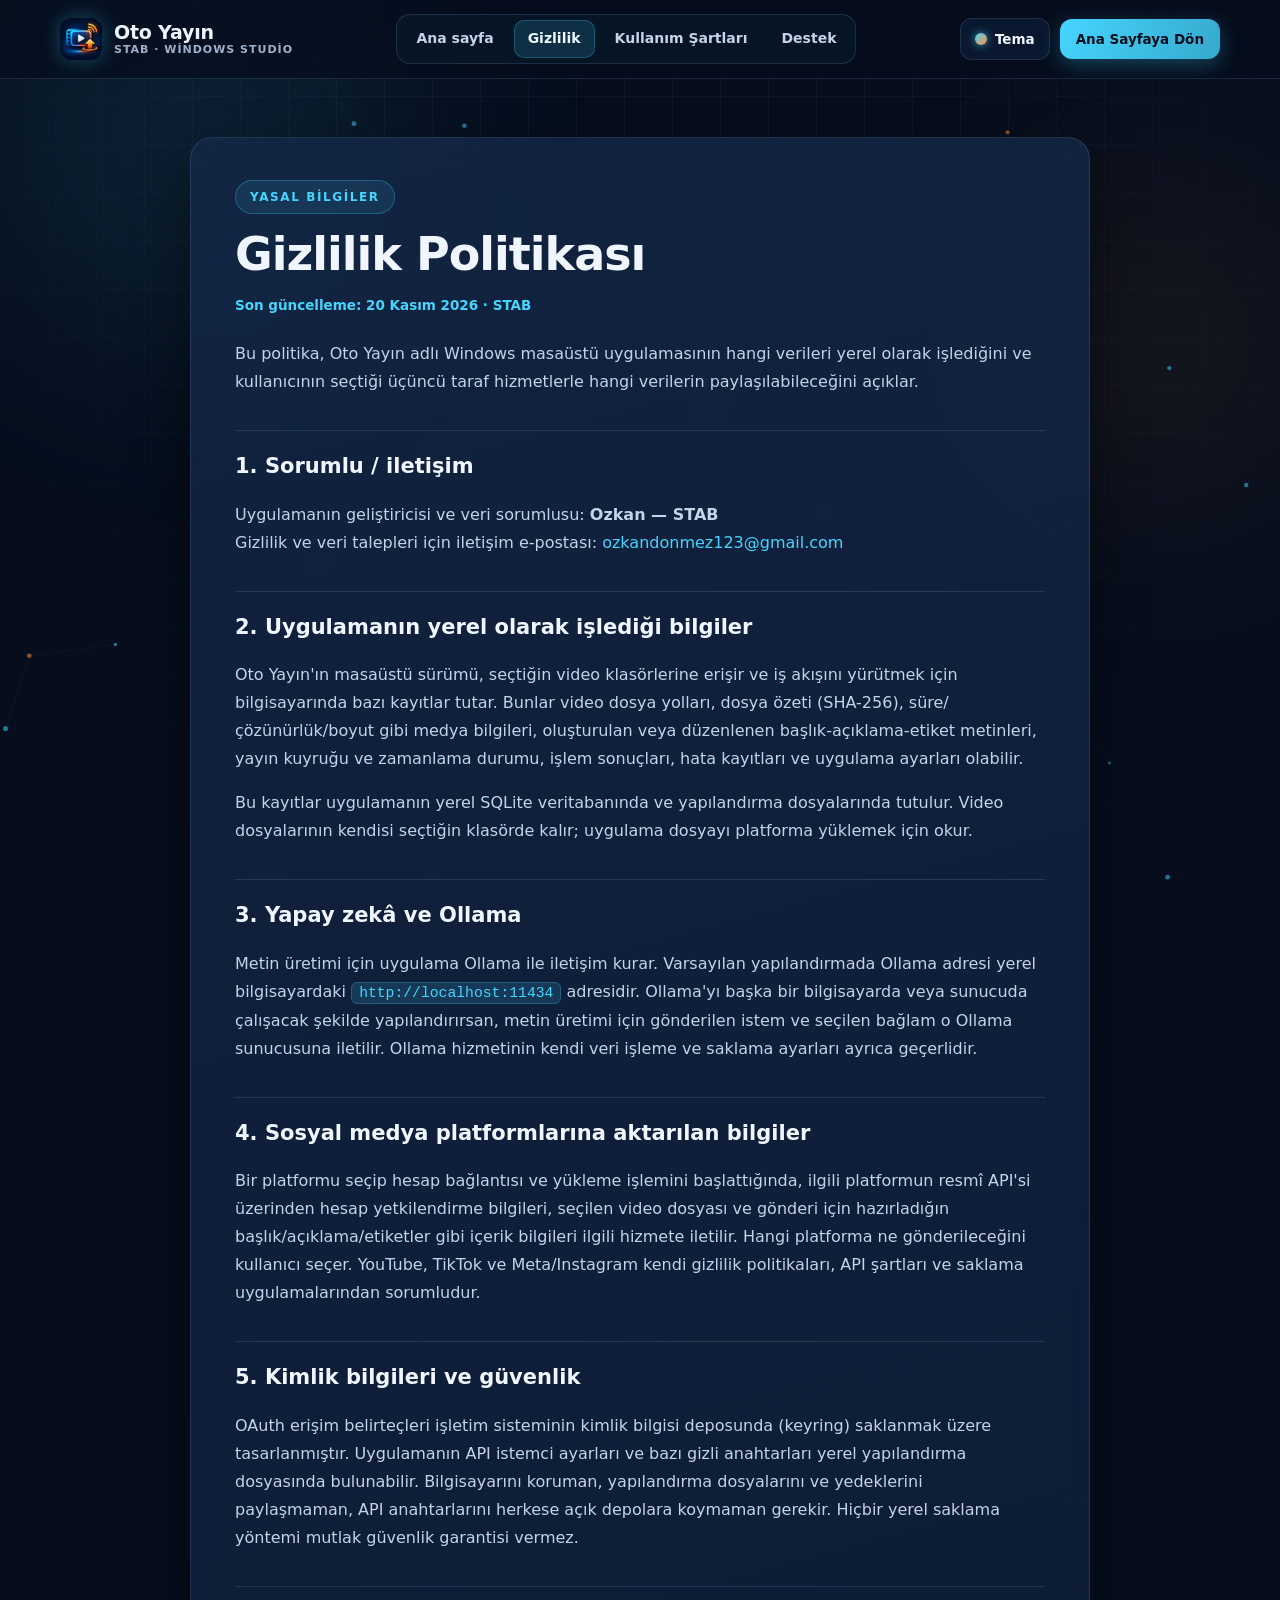
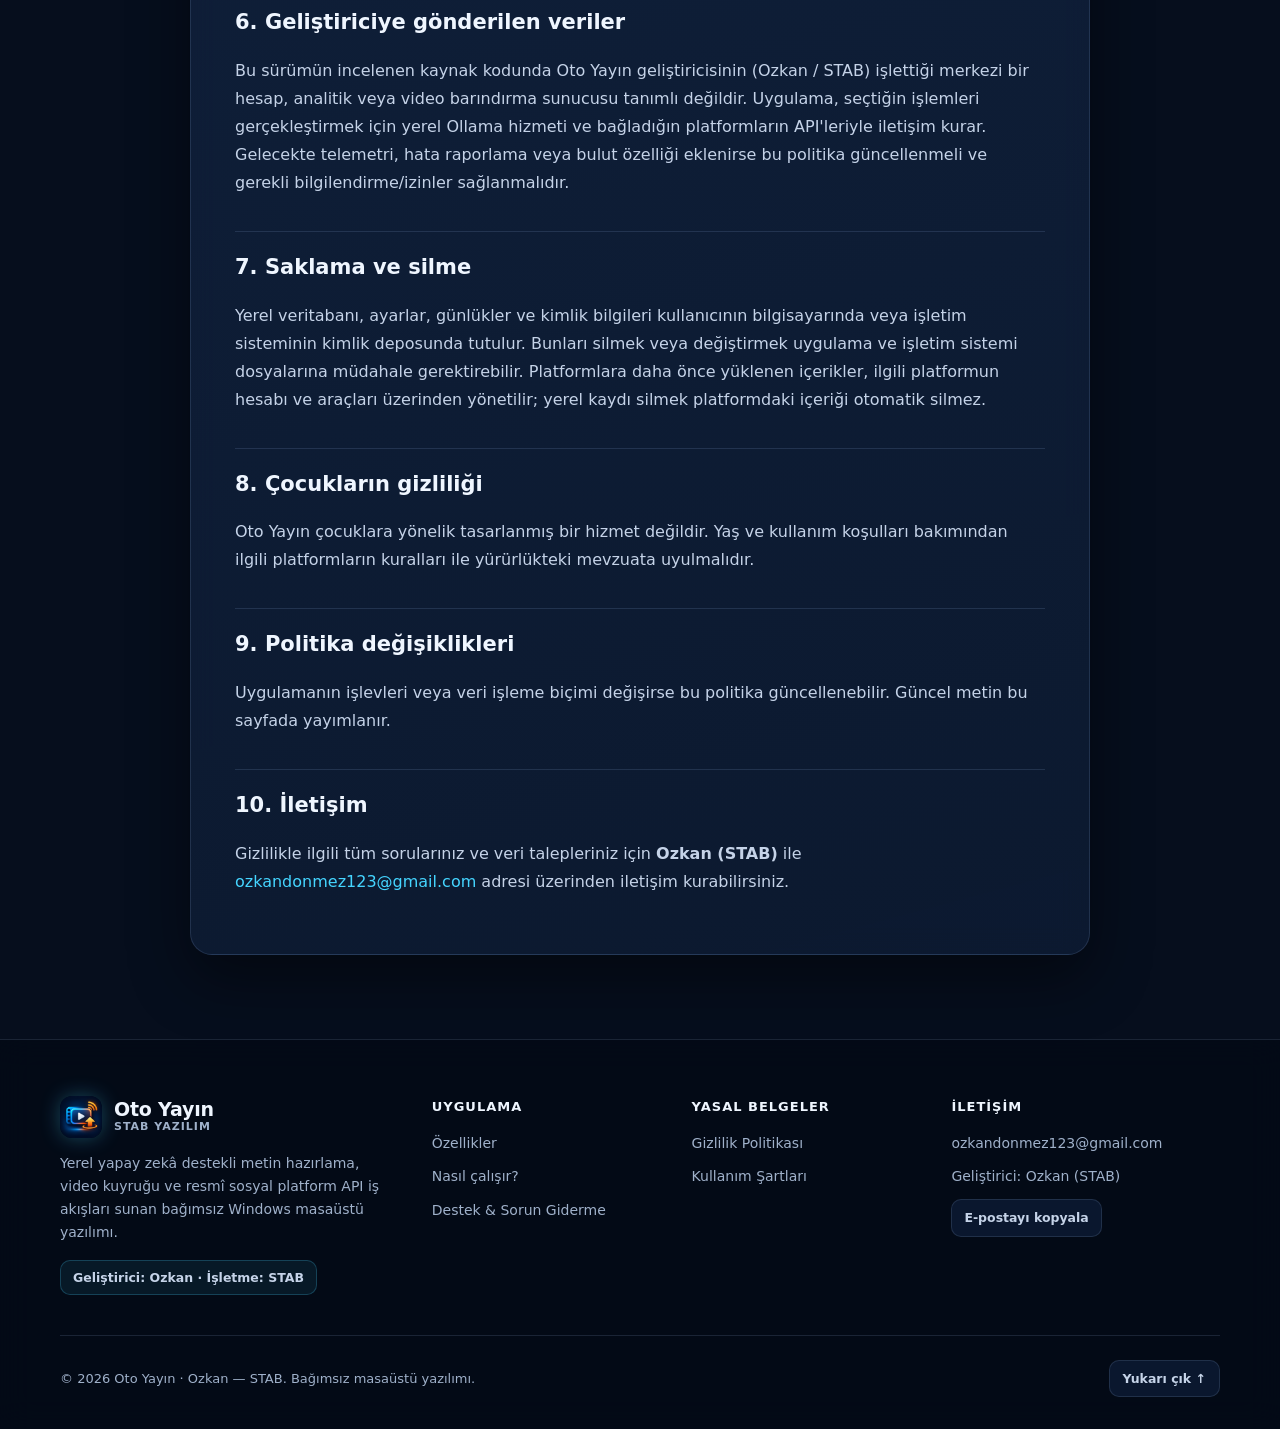
==== commit 0de0afcc: "Add files via upload" ====
--- a/privacy.html
+++ b/privacy.html
@@ -1,162 +1,162 @@
-<!doctype html>
-<html lang="tr">
-<head>
-  <meta charset="utf-8">
-  <meta name="viewport" content="width=device-width,initial-scale=1">
-  <title>Gizlilik Politikası — Oto Yayın | STAB</title>
-  <meta name="description" content="Oto Yayın masaüstü uygulamasının veri işleme ve gizlilik yaklaşımı.">
-  <link rel="icon" href="assets/oto-yayin-icon.png">
-  <link rel="stylesheet" href="assets/site.css">
-  <script src="assets/site.js" defer></script>
-</head>
-<body id="ust">
-  <header class="top">
-    <div class="wrap nav">
-      <a class="brand" href="index.html">
-        <span class="brand-icon-wrap">
-          <img src="assets/oto-yayin-icon.png" alt="Oto Yayın">
-        </span>
-        <span class="brand-text">
-          <span>Oto Yayın</span>
-          <span class="brand-sub">STAB · Windows Studio</span>
-        </span>
-      </a>
-
-      <nav class="nav-center" id="nav-center" aria-label="Ana gezinme">
-        <a href="index.html">Ana sayfa</a>
-        <a href="privacy.html" class="active">Gizlilik</a>
-        <a href="terms.html">Kullanım Şartları</a>
-        <a href="support.html">Destek</a>
-      </nav>
-
-      <div class="nav-actions">
-        <button type="button" class="theme-toggle-btn" id="theme-toggle-btn" aria-label="Tema renk ayarlarını aç">
-          <span class="theme-swatch-dot" aria-hidden="true"></span>
-          <span>Tema</span>
-        </button>
-
-        <a class="nav-cta" href="index.html">Ana Sayfaya Dön</a>
-
-        <button type="button" class="mobile-menu-btn" id="mobile-menu-btn" aria-label="Menüyü aç">
-          <svg width="20" height="20" viewBox="0 0 24 24" fill="none" stroke="currentColor" stroke-width="2" stroke-linecap="round"><line x1="3" y1="6" x2="21" y2="6"/><line x1="3" y1="12" x2="21" y2="12"/><line x1="3" y1="18" x2="21" y2="18"/></svg>
-        </button>
-
-        <div class="theme-popover" id="theme-popover" role="dialog" aria-label="Tema ve renk ayarları">
-          <div class="theme-pop-header">
-            <span>Tema & Renk Ayarı</span>
-            <button type="button" class="theme-reset-btn" id="theme-reset-btn">Sıfırla</button>
-          </div>
-          <span class="theme-label">Renk Paleti</span>
-          <div class="theme-presets">
-            <button type="button" class="preset-btn active" data-preset="cyber"><span class="preset-dots"><i style="background:#45d5ff"></i><i style="background:#ff913d"></i></span><span>Siber Turkuaz</span></button>
-            <button type="button" class="preset-btn" data-preset="emerald"><span class="preset-dots"><i style="background:#10b981"></i><i style="background:#f59e0b"></i></span><span>Zümrüt Altın</span></button>
-            <button type="button" class="preset-btn" data-preset="stab"><span class="preset-dots"><i style="background:#a855f7"></i><i style="background:#ec4899"></i></span><span>STAB Neon</span></button>
-            <button type="button" class="preset-btn" data-preset="cobalt"><span class="preset-dots"><i style="background:#38bdf8"></i><i style="background:#818cf8"></i></span><span>Safir Buz</span></button>
-          </div>
-          <span class="theme-label">Arka Plan Modu</span>
-          <div class="theme-modes">
-            <button type="button" class="mode-btn active" data-mode="navy">Lacivert</button>
-            <button type="button" class="mode-btn" data-mode="carbon">Karbon</button>
-            <button type="button" class="mode-btn" data-mode="light">Aydınlık</button>
-          </div>
-          <label class="custom-color-row" for="custom-accent-picker">
-            <span>Özel Vurgu Rengi</span>
-            <input type="color" id="custom-accent-picker" value="#45d5ff">
-          </label>
-        </div>
-      </div>
-    </div>
-  </header>
-
-  <main class="wrap doc">
-    <div class="doc-card reveal">
-      <div class="eyebrow">Yasal bilgiler</div>
-      <h1>Gizlilik Politikası</h1>
-      <p class="meta">Son güncelleme: 20 Kasım 2026 · STAB</p>
-      <p>Bu politika, Oto Yayın adlı Windows masaüstü uygulamasının hangi verileri yerel olarak işlediğini ve kullanıcının seçtiği üçüncü taraf hizmetlerle hangi verilerin paylaşılabileceğini açıklar.</p>
-
-      <h2>1. Sorumlu / iletişim</h2>
-      <p>Uygulamanın geliştiricisi ve veri sorumlusu: <strong>Ozkan — STAB</strong><br>Gizlilik ve veri talepleri için iletişim e-postası: <a href="mailto:ozkandonmez123@gmail.com">ozkandonmez123@gmail.com</a></p>
-
-      <h2>2. Uygulamanın yerel olarak işlediği bilgiler</h2>
-      <p>Oto Yayın'ın masaüstü sürümü, seçtiğin video klasörlerine erişir ve iş akışını yürütmek için bilgisayarında bazı kayıtlar tutar. Bunlar video dosya yolları, dosya özeti (SHA-256), süre/çözünürlük/boyut gibi medya bilgileri, oluşturulan veya düzenlenen başlık-açıklama-etiket metinleri, yayın kuyruğu ve zamanlama durumu, işlem sonuçları, hata kayıtları ve uygulama ayarları olabilir.</p>
-      <p>Bu kayıtlar uygulamanın yerel SQLite veritabanında ve yapılandırma dosyalarında tutulur. Video dosyalarının kendisi seçtiğin klasörde kalır; uygulama dosyayı platforma yüklemek için okur.</p>
-
-      <h2>3. Yapay zekâ ve Ollama</h2>
-      <p>Metin üretimi için uygulama Ollama ile iletişim kurar. Varsayılan yapılandırmada Ollama adresi yerel bilgisayardaki <code>http://localhost:11434</code> adresidir. Ollama'yı başka bir bilgisayarda veya sunucuda çalışacak şekilde yapılandırırsan, metin üretimi için gönderilen istem ve seçilen bağlam o Ollama sunucusuna iletilir. Ollama hizmetinin kendi veri işleme ve saklama ayarları ayrıca geçerlidir.</p>
-
-      <h2>4. Sosyal medya platformlarına aktarılan bilgiler</h2>
-      <p>Bir platformu seçip hesap bağlantısı ve yükleme işlemini başlattığında, ilgili platformun resmî API'si üzerinden hesap yetkilendirme bilgileri, seçilen video dosyası ve gönderi için hazırladığın başlık/açıklama/etiketler gibi içerik bilgileri ilgili hizmete iletilir. Hangi platforma ne gönderileceğini kullanıcı seçer. YouTube, TikTok ve Meta/Instagram kendi gizlilik politikaları, API şartları ve saklama uygulamalarından sorumludur.</p>
-
-      <h2>5. Kimlik bilgileri ve güvenlik</h2>
-      <p>OAuth erişim belirteçleri işletim sisteminin kimlik bilgisi deposunda (keyring) saklanmak üzere tasarlanmıştır. Uygulamanın API istemci ayarları ve bazı gizli anahtarları yerel yapılandırma dosyasında bulunabilir. Bilgisayarını koruman, yapılandırma dosyalarını ve yedeklerini paylaşmaman, API anahtarlarını herkese açık depolara koymaman gerekir. Hiçbir yerel saklama yöntemi mutlak güvenlik garantisi vermez.</p>
-
-      <h2>6. Geliştiriciye gönderilen veriler</h2>
-      <p>Bu sürümün incelenen kaynak kodunda Oto Yayın geliştiricisinin (Ozkan / STAB) işlettiği merkezi bir hesap, analitik veya video barındırma sunucusu tanımlı değildir. Uygulama, seçtiğin işlemleri gerçekleştirmek için yerel Ollama hizmeti ve bağladığın platformların API'leriyle iletişim kurar. Gelecekte telemetri, hata raporlama veya bulut özelliği eklenirse bu politika güncellenmeli ve gerekli bilgilendirme/izinler sağlanmalıdır.</p>
-
-      <h2>7. Saklama ve silme</h2>
-      <p>Yerel veritabanı, ayarlar, günlükler ve kimlik bilgileri kullanıcının bilgisayarında veya işletim sisteminin kimlik deposunda tutulur. Bunları silmek veya değiştirmek uygulama ve işletim sistemi dosyalarına müdahale gerektirebilir. Platformlara daha önce yüklenen içerikler, ilgili platformun hesabı ve araçları üzerinden yönetilir; yerel kaydı silmek platformdaki içeriği otomatik silmez.</p>
-
-      <h2>8. Çocukların gizliliği</h2>
-      <p>Oto Yayın çocuklara yönelik tasarlanmış bir hizmet değildir. Yaş ve kullanım koşulları bakımından ilgili platformların kuralları ile yürürlükteki mevzuata uyulmalıdır.</p>
-
-      <h2>9. Politika değişiklikleri</h2>
-      <p>Uygulamanın işlevleri veya veri işleme biçimi değişirse bu politika güncellenebilir. Güncel metin bu sayfada yayımlanır.</p>
-
-      <h2>10. İletişim</h2>
-      <p>Gizlilikle ilgili tüm sorularınız ve veri talepleriniz için <strong>Ozkan (STAB)</strong> ile <a href="mailto:ozkandonmez123@gmail.com">ozkandonmez123@gmail.com</a> adresi üzerinden iletişim kurabilirsiniz.</p>
-    </div>
-  </main>
-
-  <footer class="footer">
-    <div class="wrap">
-      <div class="footer-grid">
-        <div class="footer-brand">
-          <a class="brand" href="index.html">
-            <img src="assets/oto-yayin-icon.png" alt="Oto Yayın">
-            <span class="brand-text">
-              <span>Oto Yayın</span>
-              <span class="brand-sub">STAB Yazılım</span>
-            </span>
-          </a>
-          <p>Yerel yapay zekâ destekli metin hazırlama, video kuyruğu ve resmî sosyal platform API iş akışları sunan bağımsız Windows masaüstü yazılımı.</p>
-          <span class="dev-pill">Geliştirici: Ozkan · İşletme: STAB</span>
-        </div>
-
-        <div class="footer-col">
-          <h4>Uygulama</h4>
-          <ul>
-            <li><a href="index.html#ozellikler">Özellikler</a></li>
-            <li><a href="index.html#nasil-calisir">Nasıl çalışır?</a></li>
-            <li><a href="support.html">Destek &amp; Sorun Giderme</a></li>
-          </ul>
-        </div>
-
-        <div class="footer-col">
-          <h4>Yasal Belgeler</h4>
-          <ul>
-            <li><a href="privacy.html">Gizlilik Politikası</a></li>
-            <li><a href="terms.html">Kullanım Şartları</a></li>
-          </ul>
-        </div>
-
-        <div class="footer-col">
-          <h4>İletişim</h4>
-          <ul>
-            <li><a href="mailto:ozkandonmez123@gmail.com">ozkandonmez123@gmail.com</a></li>
-            <li><span>Geliştirici: Ozkan (STAB)</span></li>
-          </ul>
-          <button type="button" class="copy-email-btn" data-copy-email="ozkandonmez123@gmail.com">
-            E-postayı kopyala
-          </button>
-        </div>
-      </div>
-
-      <div class="footer-bottom">
-        <div>© 2026 Oto Yayın · Ozkan — STAB. Bağımsız masaüstü yazılımı.</div>
-        <a class="back-top-btn" href="#ust">Yukarı çık ↑</a>
-      </div>
-    </div>
-  </footer>
-</body>
+<!doctype html>
+<html lang="tr">
+<head>
+  <meta charset="utf-8">
+  <meta name="viewport" content="width=device-width,initial-scale=1">
+  <title>Gizlilik Politikası — Oto Yayın | STAB</title>
+  <meta name="description" content="Oto Yayın masaüstü uygulamasının veri işleme ve gizlilik yaklaşımı.">
+  <link rel="icon" href="assets/oto-yayin-icon.png">
+  <link rel="stylesheet" href="assets/site.css">
+  <script src="assets/site.js" defer></script>
+</head>
+<body id="ust">
+  <header class="top">
+    <div class="wrap nav">
+      <a class="brand" href="index.html">
+        <span class="brand-icon-wrap">
+          <img src="assets/oto-yayin-icon.png" alt="Oto Yayın">
+        </span>
+        <span class="brand-text">
+          <span>Oto Yayın</span>
+          <span class="brand-sub">STAB · Windows Studio</span>
+        </span>
+      </a>
+
+      <nav class="nav-center" id="nav-center" aria-label="Ana gezinme">
+        <a href="index.html">Ana sayfa</a>
+        <a href="privacy.html" class="active">Gizlilik</a>
+        <a href="terms.html">Kullanım Şartları</a>
+        <a href="support.html">Destek</a>
+      </nav>
+
+      <div class="nav-actions">
+        <button type="button" class="theme-toggle-btn" id="theme-toggle-btn" aria-label="Tema renk ayarlarını aç">
+          <span class="theme-swatch-dot" aria-hidden="true"></span>
+          <span>Tema</span>
+        </button>
+
+        <a class="nav-cta" href="index.html">Ana Sayfaya Dön</a>
+
+        <button type="button" class="mobile-menu-btn" id="mobile-menu-btn" aria-label="Menüyü aç">
+          <svg width="20" height="20" viewBox="0 0 24 24" fill="none" stroke="currentColor" stroke-width="2" stroke-linecap="round"><line x1="3" y1="6" x2="21" y2="6"/><line x1="3" y1="12" x2="21" y2="12"/><line x1="3" y1="18" x2="21" y2="18"/></svg>
+        </button>
+
+        <div class="theme-popover" id="theme-popover" role="dialog" aria-label="Tema ve renk ayarları">
+          <div class="theme-pop-header">
+            <span>Tema & Renk Ayarı</span>
+            <button type="button" class="theme-reset-btn" id="theme-reset-btn">Sıfırla</button>
+          </div>
+          <span class="theme-label">Renk Paleti</span>
+          <div class="theme-presets">
+            <button type="button" class="preset-btn active" data-preset="cyber"><span class="preset-dots"><i style="background:#45d5ff"></i><i style="background:#ff913d"></i></span><span>Siber Turkuaz</span></button>
+            <button type="button" class="preset-btn" data-preset="emerald"><span class="preset-dots"><i style="background:#10b981"></i><i style="background:#f59e0b"></i></span><span>Zümrüt Altın</span></button>
+            <button type="button" class="preset-btn" data-preset="stab"><span class="preset-dots"><i style="background:#a855f7"></i><i style="background:#ec4899"></i></span><span>STAB Neon</span></button>
+            <button type="button" class="preset-btn" data-preset="cobalt"><span class="preset-dots"><i style="background:#38bdf8"></i><i style="background:#818cf8"></i></span><span>Safir Buz</span></button>
+          </div>
+          <span class="theme-label">Arka Plan Modu</span>
+          <div class="theme-modes">
+            <button type="button" class="mode-btn active" data-mode="navy">Lacivert</button>
+            <button type="button" class="mode-btn" data-mode="carbon">Karbon</button>
+            <button type="button" class="mode-btn" data-mode="light">Aydınlık</button>
+          </div>
+          <label class="custom-color-row" for="custom-accent-picker">
+            <span>Özel Vurgu Rengi</span>
+            <input type="color" id="custom-accent-picker" value="#45d5ff">
+          </label>
+        </div>
+      </div>
+    </div>
+  </header>
+
+  <main class="wrap doc">
+    <div class="doc-card reveal">
+      <div class="eyebrow">Yasal bilgiler</div>
+      <h1>Gizlilik Politikası</h1>
+      <p class="meta">Son güncelleme: 20 Kasım 2026 · STAB</p>
+      <p>Bu politika, Oto Yayın adlı Windows masaüstü uygulamasının hangi verileri yerel olarak işlediğini ve kullanıcının seçtiği üçüncü taraf hizmetlerle hangi verilerin paylaşılabileceğini açıklar.</p>
+
+      <h2>1. Sorumlu / iletişim</h2>
+      <p>Uygulamanın geliştiricisi ve veri sorumlusu: <strong>Ozkan — STAB</strong><br>Gizlilik ve veri talepleri için iletişim e-postası: <a href="mailto:ozkandonmez123@gmail.com">ozkandonmez123@gmail.com</a></p>
+
+      <h2>2. Uygulamanın yerel olarak işlediği bilgiler</h2>
+      <p>Oto Yayın'ın masaüstü sürümü, seçtiğin video klasörlerine erişir ve iş akışını yürütmek için bilgisayarında bazı kayıtlar tutar. Bunlar video dosya yolları, dosya özeti (SHA-256), süre/çözünürlük/boyut gibi medya bilgileri, oluşturulan veya düzenlenen başlık-açıklama-etiket metinleri, yayın kuyruğu ve zamanlama durumu, işlem sonuçları, hata kayıtları ve uygulama ayarları olabilir.</p>
+      <p>Bu kayıtlar uygulamanın yerel SQLite veritabanında ve yapılandırma dosyalarında tutulur. Video dosyalarının kendisi seçtiğin klasörde kalır; uygulama dosyayı platforma yüklemek için okur.</p>
+
+      <h2>3. Yapay zekâ ve Ollama</h2>
+      <p>Metin üretimi için uygulama Ollama ile iletişim kurar. Varsayılan yapılandırmada Ollama adresi yerel bilgisayardaki <code>http://localhost:11434</code> adresidir. Ollama'yı başka bir bilgisayarda veya sunucuda çalışacak şekilde yapılandırırsan, metin üretimi için gönderilen istem ve seçilen bağlam o Ollama sunucusuna iletilir. Ollama hizmetinin kendi veri işleme ve saklama ayarları ayrıca geçerlidir.</p>
+
+      <h2>4. Sosyal medya platformlarına aktarılan bilgiler</h2>
+      <p>Bir platformu seçip hesap bağlantısı ve yükleme işlemini başlattığında, ilgili platformun resmî API'si üzerinden hesap yetkilendirme bilgileri, seçilen video dosyası ve gönderi için hazırladığın başlık/açıklama/etiketler gibi içerik bilgileri ilgili hizmete iletilir. Hangi platforma ne gönderileceğini kullanıcı seçer. YouTube, TikTok ve Meta/Instagram kendi gizlilik politikaları, API şartları ve saklama uygulamalarından sorumludur.</p>
+
+      <h2>5. Kimlik bilgileri ve güvenlik</h2>
+      <p>OAuth erişim belirteçleri işletim sisteminin kimlik bilgisi deposunda (keyring) saklanmak üzere tasarlanmıştır. Uygulamanın API istemci ayarları ve bazı gizli anahtarları yerel yapılandırma dosyasında bulunabilir. Bilgisayarını koruman, yapılandırma dosyalarını ve yedeklerini paylaşmaman, API anahtarlarını herkese açık depolara koymaman gerekir. Hiçbir yerel saklama yöntemi mutlak güvenlik garantisi vermez.</p>
+
+      <h2>6. Geliştiriciye gönderilen veriler</h2>
+      <p>Bu sürümün incelenen kaynak kodunda Oto Yayın geliştiricisinin (Ozkan / STAB) işlettiği merkezi bir hesap, analitik veya video barındırma sunucusu tanımlı değildir. Uygulama, seçtiğin işlemleri gerçekleştirmek için yerel Ollama hizmeti ve bağladığın platformların API'leriyle iletişim kurar. Gelecekte telemetri, hata raporlama veya bulut özelliği eklenirse bu politika güncellenmeli ve gerekli bilgilendirme/izinler sağlanmalıdır.</p>
+
+      <h2>7. Saklama ve silme</h2>
+      <p>Yerel veritabanı, ayarlar, günlükler ve kimlik bilgileri kullanıcının bilgisayarında veya işletim sisteminin kimlik deposunda tutulur. Bunları silmek veya değiştirmek uygulama ve işletim sistemi dosyalarına müdahale gerektirebilir. Platformlara daha önce yüklenen içerikler, ilgili platformun hesabı ve araçları üzerinden yönetilir; yerel kaydı silmek platformdaki içeriği otomatik silmez.</p>
+
+      <h2>8. Çocukların gizliliği</h2>
+      <p>Oto Yayın çocuklara yönelik tasarlanmış bir hizmet değildir. Yaş ve kullanım koşulları bakımından ilgili platformların kuralları ile yürürlükteki mevzuata uyulmalıdır.</p>
+
+      <h2>9. Politika değişiklikleri</h2>
+      <p>Uygulamanın işlevleri veya veri işleme biçimi değişirse bu politika güncellenebilir. Güncel metin bu sayfada yayımlanır.</p>
+
+      <h2>10. İletişim</h2>
+      <p>Gizlilikle ilgili tüm sorularınız ve veri talepleriniz için <strong>Ozkan (STAB)</strong> ile <a href="mailto:ozkandonmez123@gmail.com">ozkandonmez123@gmail.com</a> adresi üzerinden iletişim kurabilirsiniz.</p>
+    </div>
+  </main>
+
+  <footer class="footer">
+    <div class="wrap">
+      <div class="footer-grid">
+        <div class="footer-brand">
+          <a class="brand" href="index.html">
+            <img src="assets/oto-yayin-icon.png" alt="Oto Yayın">
+            <span class="brand-text">
+              <span>Oto Yayın</span>
+              <span class="brand-sub">STAB Yazılım</span>
+            </span>
+          </a>
+          <p>Yerel yapay zekâ destekli metin hazırlama, video kuyruğu ve resmî sosyal platform API iş akışları sunan bağımsız Windows masaüstü yazılımı.</p>
+          <span class="dev-pill">Geliştirici: Ozkan · İşletme: STAB</span>
+        </div>
+
+        <div class="footer-col">
+          <h4>Uygulama</h4>
+          <ul>
+            <li><a href="index.html#ozellikler">Özellikler</a></li>
+            <li><a href="index.html#nasil-calisir">Nasıl çalışır?</a></li>
+            <li><a href="support.html">Destek &amp; Sorun Giderme</a></li>
+          </ul>
+        </div>
+
+        <div class="footer-col">
+          <h4>Yasal Belgeler</h4>
+          <ul>
+            <li><a href="privacy.html">Gizlilik Politikası</a></li>
+            <li><a href="terms.html">Kullanım Şartları</a></li>
+          </ul>
+        </div>
+
+        <div class="footer-col">
+          <h4>İletişim</h4>
+          <ul>
+            <li><a href="mailto:ozkandonmez123@gmail.com">ozkandonmez123@gmail.com</a></li>
+            <li><span>Geliştirici: Ozkan (STAB)</span></li>
+          </ul>
+          <button type="button" class="copy-email-btn" data-copy-email="ozkandonmez123@gmail.com">
+            E-postayı kopyala
+          </button>
+        </div>
+      </div>
+
+      <div class="footer-bottom">
+        <div>© 2026 Oto Yayın · Ozkan — STAB. Bağımsız masaüstü yazılımı.</div>
+        <a class="back-top-btn" href="#ust">Yukarı çık ↑</a>
+      </div>
+    </div>
+  </footer>
+</body>
 </html>
